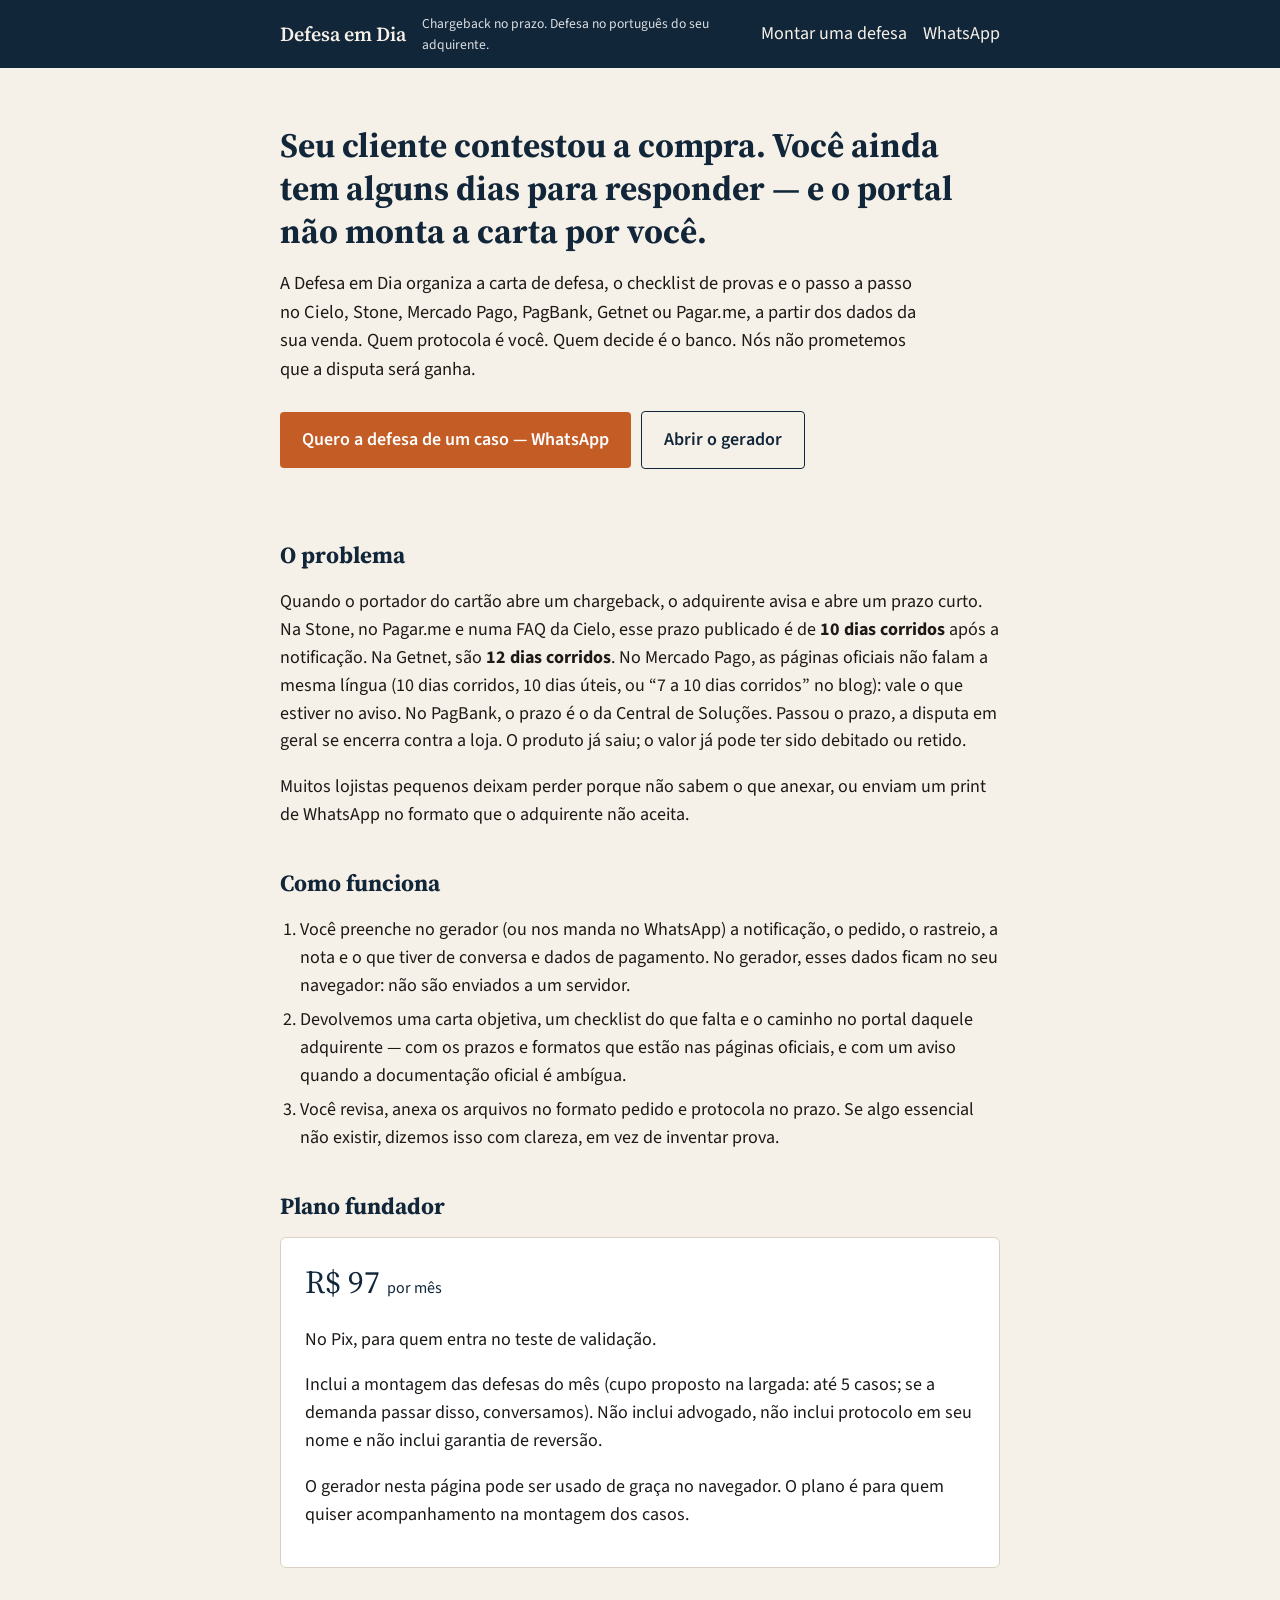
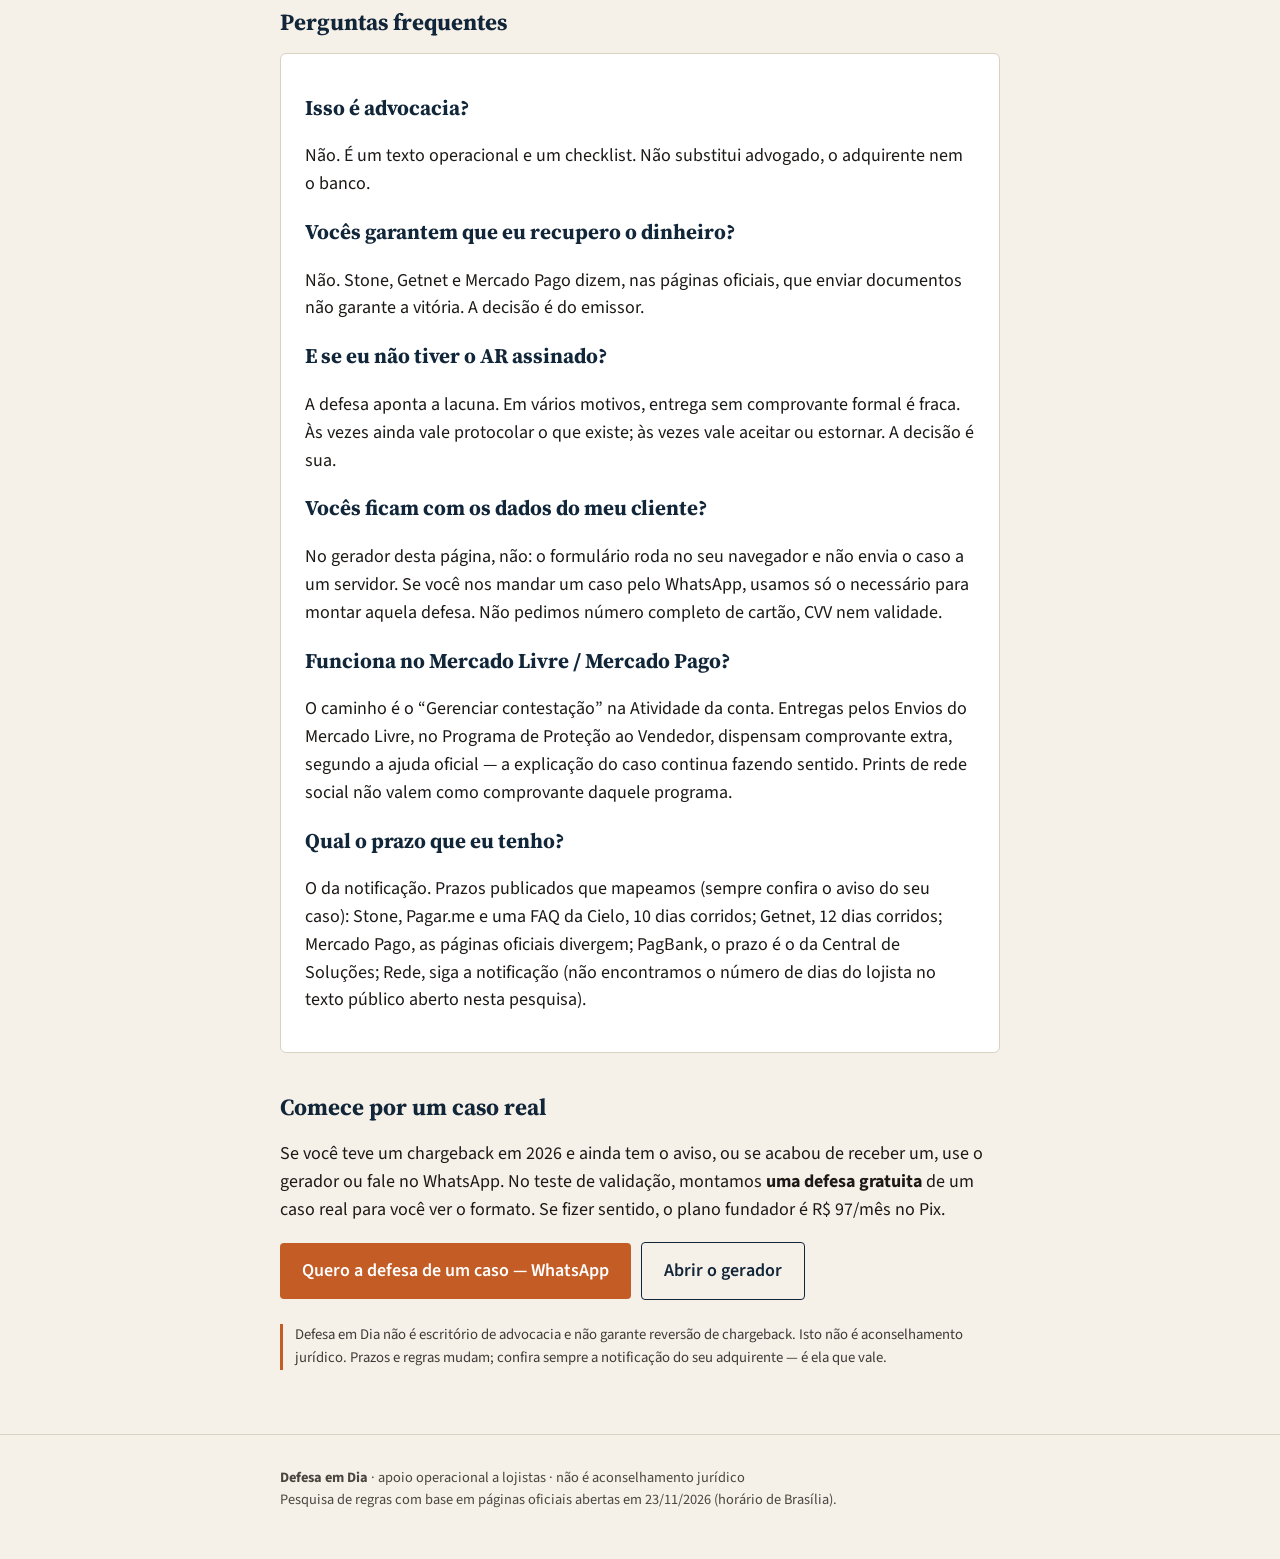
==== index.html @ a1cbf9aa "Publica o site estático da Defesa em Dia. Landing e gerador de carta, checklist e passos de chargeba" ====
<!DOCTYPE html>
<html lang="pt-BR">
<head>
  <meta charset="utf-8">
  <meta name="viewport" content="width=device-width, initial-scale=1">
  <title>Defesa em Dia — chargeback no prazo</title>
  <meta name="description" content="Carta de defesa, checklist de provas e passo a passo no portal do seu adquirente. Não é advocacia e não garante reversão.">
  <link rel="preconnect" href="https://fonts.googleapis.com">
  <link rel="preconnect" href="https://fonts.gstatic.com" crossorigin>
  <link href="https://fonts.googleapis.com/css2?family=Source+Sans+3:wght@400;600&family=Source+Serif+4:opsz,wght@8..60,600;8..60,700&display=swap" rel="stylesheet">
  <link rel="stylesheet" href="estilo.css">
</head>
<body>
  <header class="top">
    <div class="wrap barra">
      <a class="marca" href="index.html">Defesa em Dia</a>
      <span class="tag">Chargeback no prazo. Defesa no português do seu adquirente.</span>
      <nav>
        <a href="app.html">Montar uma defesa</a>
        <a href="https://wa.me/5519982203472">WhatsApp</a>
      </nav>
    </div>
  </header>
  <main class="wrap">
    <section class="hero">
      <h1>Seu cliente contestou a compra. Você ainda tem alguns dias para responder — e o portal não monta a carta por você.</h1>
      <p class="sub">A Defesa em Dia organiza a carta de defesa, o checklist de provas e o passo a passo no Cielo, Stone, Mercado Pago, PagBank, Getnet ou Pagar.me, a partir dos dados da sua venda. Quem protocola é você. Quem decide é o banco. Nós não prometemos que a disputa será ganha.</p>
      <div class="hero-acoes">
        <a class="btn" href="https://wa.me/5519982203472?text=Ol%C3%A1%2C%20tive%20um%20chargeback%20e%20quero%20ver%20uma%20defesa%20de%20teste.">Quero a defesa de um caso — WhatsApp</a>
        <a class="btn btn-sec" href="app.html">Abrir o gerador</a>
      </div>
    </section>

    <h2>O problema</h2>
    <p>Quando o portador do cartão abre um chargeback, o adquirente avisa e abre um prazo curto. Na Stone, no Pagar.me e numa FAQ da Cielo, esse prazo publicado é de <strong>10 dias corridos</strong> após a notificação. Na Getnet, são <strong>12 dias corridos</strong>. No Mercado Pago, as páginas oficiais não falam a mesma língua (10 dias corridos, 10 dias úteis, ou “7 a 10 dias corridos” no blog): vale o que estiver no aviso. No PagBank, o prazo é o da Central de Soluções. Passou o prazo, a disputa em geral se encerra contra a loja. O produto já saiu; o valor já pode ter sido debitado ou retido.</p>
    <p>Muitos lojistas pequenos deixam perder porque não sabem o que anexar, ou enviam um print de WhatsApp no formato que o adquirente não aceita.</p>

    <h2>Como funciona</h2>
    <ol class="passos">
      <li>Você preenche no gerador (ou nos manda no WhatsApp) a notificação, o pedido, o rastreio, a nota e o que tiver de conversa e dados de pagamento. No gerador, esses dados ficam no seu navegador: não são enviados a um servidor.</li>
      <li>Devolvemos uma carta objetiva, um checklist do que falta e o caminho no portal daquele adquirente — com os prazos e formatos que estão nas páginas oficiais, e com um aviso quando a documentação oficial é ambígua.</li>
      <li>Você revisa, anexa os arquivos no formato pedido e protocola no prazo. Se algo essencial não existir, dizemos isso com clareza, em vez de inventar prova.</li>
    </ol>

    <h2>Plano fundador</h2>
    <div class="card">
      <div class="preco">R$ 97 <span style="font-size:1rem;font-family:var(--fonte-corpo);font-weight:400;">por mês</span></div>
      <p>No Pix, para quem entra no teste de validação.</p>
      <p>Inclui a montagem das defesas do mês (cupo proposto na largada: até 5 casos; se a demanda passar disso, conversamos). Não inclui advogado, não inclui protocolo em seu nome e não inclui garantia de reversão.</p>
      <p>O gerador nesta página pode ser usado de graça no navegador. O plano é para quem quiser acompanhamento na montagem dos casos.</p>
    </div>

    <h2>Perguntas frequentes</h2>
    <div class="card">
      <h3>Isso é advocacia?</h3>
      <p>Não. É um texto operacional e um checklist. Não substitui advogado, o adquirente nem o banco.</p>
      <h3>Vocês garantem que eu recupero o dinheiro?</h3>
      <p>Não. Stone, Getnet e Mercado Pago dizem, nas páginas oficiais, que enviar documentos não garante a vitória. A decisão é do emissor.</p>
      <h3>E se eu não tiver o AR assinado?</h3>
      <p>A defesa aponta a lacuna. Em vários motivos, entrega sem comprovante formal é fraca. Às vezes ainda vale protocolar o que existe; às vezes vale aceitar ou estornar. A decisão é sua.</p>
      <h3>Vocês ficam com os dados do meu cliente?</h3>
      <p>No gerador desta página, não: o formulário roda no seu navegador e não envia o caso a um servidor. Se você nos mandar um caso pelo WhatsApp, usamos só o necessário para montar aquela defesa. Não pedimos número completo de cartão, CVV nem validade.</p>
      <h3>Funciona no Mercado Livre / Mercado Pago?</h3>
      <p>O caminho é o “Gerenciar contestação” na Atividade da conta. Entregas pelos Envios do Mercado Livre, no Programa de Proteção ao Vendedor, dispensam comprovante extra, segundo a ajuda oficial — a explicação do caso continua fazendo sentido. Prints de rede social não valem como comprovante daquele programa.</p>
      <h3>Qual o prazo que eu tenho?</h3>
      <p>O da notificação. Prazos publicados que mapeamos (sempre confira o aviso do seu caso): Stone, Pagar.me e uma FAQ da Cielo, 10 dias corridos; Getnet, 12 dias corridos; Mercado Pago, as páginas oficiais divergem; PagBank, o prazo é o da Central de Soluções; Rede, siga a notificação (não encontramos o número de dias do lojista no texto público aberto nesta pesquisa).</p>
    </div>

    <h2>Comece por um caso real</h2>
    <p>Se você teve um chargeback em 2026 e ainda tem o aviso, ou se acabou de receber um, use o gerador ou fale no WhatsApp. No teste de validação, montamos <strong>uma defesa gratuita</strong> de um caso real para você ver o formato. Se fizer sentido, o plano fundador é R$ 97/mês no Pix.</p>
    <div class="hero-acoes">
      <a class="btn" href="https://wa.me/5519982203472?text=Ol%C3%A1%2C%20tive%20um%20chargeback%20e%20quero%20ver%20uma%20defesa%20de%20teste.">Quero a defesa de um caso — WhatsApp</a>
      <a class="btn btn-sec" href="app.html">Abrir o gerador</a>
    </div>
    <p class="disclaimer">Defesa em Dia não é escritório de advocacia e não garante reversão de chargeback. Isto não é aconselhamento jurídico. Prazos e regras mudam; confira sempre a notificação do seu adquirente — é ela que vale.</p>
  </main>
  <footer class="rodape">
    <div class="wrap">
      <strong>Defesa em Dia</strong> · apoio operacional a lojistas · não é aconselhamento jurídico<br>
      Pesquisa de regras com base em páginas oficiais abertas em 23/11/2026 (horário de Brasília).
    </div>
  </footer>
</body>
</html>
---- estilo.css ----
:root {
  --navy: #12263A;
  --ink: #1C1917;
  --paper: #F6F1E8;
  --terra: #C45C26;
  --terra-escuro: #9E4318;
  --verde: #1F6F5B;
  --linha: #D9D1C4;
  --branco: #FFFFFF;
  --fonte-titulo: "Source Serif 4", Georgia, "Times New Roman", serif;
  --fonte-corpo: "Source Sans 3", Arial, Helvetica, sans-serif;
}
* { box-sizing: border-box; }
html { scroll-behavior: smooth; }
body {
  margin: 0;
  background: var(--paper);
  color: var(--ink);
  font-family: var(--fonte-corpo);
  font-size: 18px;
  line-height: 1.55;
}
a { color: var(--terra-escuro); }
a:hover { color: var(--navy); }
.wrap { max-width: 760px; margin: 0 auto; padding: 0 20px; }
.wrap-wide { max-width: 980px; margin: 0 auto; padding: 0 20px; }
header.top {
  background: var(--navy);
  color: var(--branco);
  padding: 12px 0;
}
header.top a { color: #F6F1E8; text-decoration: none; }
header.top .barra {
  display: flex;
  flex-wrap: wrap;
  align-items: center;
  gap: 8px 16px;
}
header.top .marca {
  font-family: var(--fonte-titulo);
  font-size: 1.25rem;
  font-weight: 600;
}
header.top .tag { font-size: 0.85rem; opacity: 0.85; flex: 1 1 180px; }
header.top nav { margin-left: auto; display: flex; gap: 8px 16px; flex-wrap: wrap; }
header.top nav a {
  display: inline-flex;
  align-items: center;
  min-height: 44px;
  padding: 4px 0;
}
h1, h2, h3 { font-family: var(--fonte-titulo); color: var(--navy); line-height: 1.25; }
h1 { font-size: 2.15rem; margin: 0 0 16px; }
h2 { font-size: 1.45rem; margin: 40px 0 12px; }
.hero { padding: 56px 0 32px; }
.sub { font-size: 1.15rem; margin: 0 0 28px; max-width: 40rem; }
.btn {
  display: inline-block;
  background: var(--terra);
  color: var(--branco);
  text-decoration: none;
  padding: 14px 22px;
  border-radius: 4px;
  border: 0;
  font: inherit;
  font-weight: 600;
  cursor: pointer;
  min-height: 44px;
  text-align: center;
}
.btn:hover { background: var(--terra-escuro); color: var(--branco); }
.btn-sec {
  background: transparent;
  color: var(--navy);
  border: 1px solid var(--navy);
  margin-left: 8px;
}
.btn-sec:hover { background: var(--navy); color: var(--branco); }
.btn[disabled] { opacity: 0.5; cursor: wait; }
.hero-acoes { display: flex; flex-wrap: wrap; gap: 10px; align-items: center; }
.hero-acoes .btn-sec { margin-left: 0; }
ol.passos, ul { padding-left: 1.25rem; }
li { margin: 0.4rem 0; }
.card {
  background: var(--branco);
  border: 1px solid var(--linha);
  border-radius: 6px;
  padding: 20px 24px;
  margin: 16px 0;
}
.preco { font-size: 2rem; font-family: var(--fonte-titulo); color: var(--navy); }
.aviso, .disclaimer {
  font-size: 0.92rem;
  color: #3F3A36;
  border-left: 3px solid var(--terra);
  padding-left: 12px;
  margin: 24px 0;
}
footer.rodape {
  margin-top: 64px;
  padding: 32px 0 48px;
  border-top: 1px solid var(--linha);
  font-size: 0.9rem;
  color: #4A453F;
}
.grid-2 { display: grid; grid-template-columns: 1fr 1fr; gap: 16px 20px; }
label { display: block; font-weight: 600; font-size: 0.92rem; margin-bottom: 4px; }
input, select, textarea {
  width: 100%;
  font: inherit;
  font-size: 16px;
  padding: 10px 12px;
  border: 1px solid var(--linha);
  border-radius: 4px;
  background: var(--branco);
  color: var(--ink);
  min-height: 44px;
}
textarea { min-height: 96px; resize: vertical; }
.campo { margin-bottom: 14px; }
.ajuda { font-weight: 400; font-size: 0.82rem; color: #5A534C; display: block; }
pre.carta {
  white-space: pre-wrap;
  overflow-wrap: anywhere;
  font-family: Georgia, "Times New Roman", serif;
  font-size: 0.98rem;
  background: var(--branco);
  border: 1px solid var(--linha);
  padding: 20px;
  border-radius: 4px;
}
.selo {
  display: inline-block;
  background: var(--verde);
  color: var(--branco);
  font-size: 0.8rem;
  padding: 2px 8px;
  border-radius: 99px;
  font-weight: 600;
  vertical-align: middle;
}
.selo.modelo { background: var(--navy); }
.faltas { color: #7A2E12; }
.escondido { display: none; }
.acoes { margin: 16px 0 32px; display: flex; flex-wrap: wrap; gap: 10px; }
.acoes .btn-sec { margin-left: 0; }
@media (max-width: 700px) {
  .grid-2 { grid-template-columns: 1fr; }
  header.top .tag { flex-basis: 100%; margin: 0; }
  header.top nav { margin-left: 0; width: 100%; }
  h1 { font-size: 1.6rem; }
  .hero { padding: 32px 0 20px; }
  .hero-acoes .btn, .hero-acoes .btn-sec { width: 100%; }
  .card { padding: 16px; }
  body { font-size: 16px; }
}
@media print {
  header.top, form, .aviso, .acoes, footer.rodape, .hero-acoes { display: none !important; }
  body { background: #fff; }
  #resultado { display: block !important; }
  pre.carta { border: 0; padding: 0; }
}
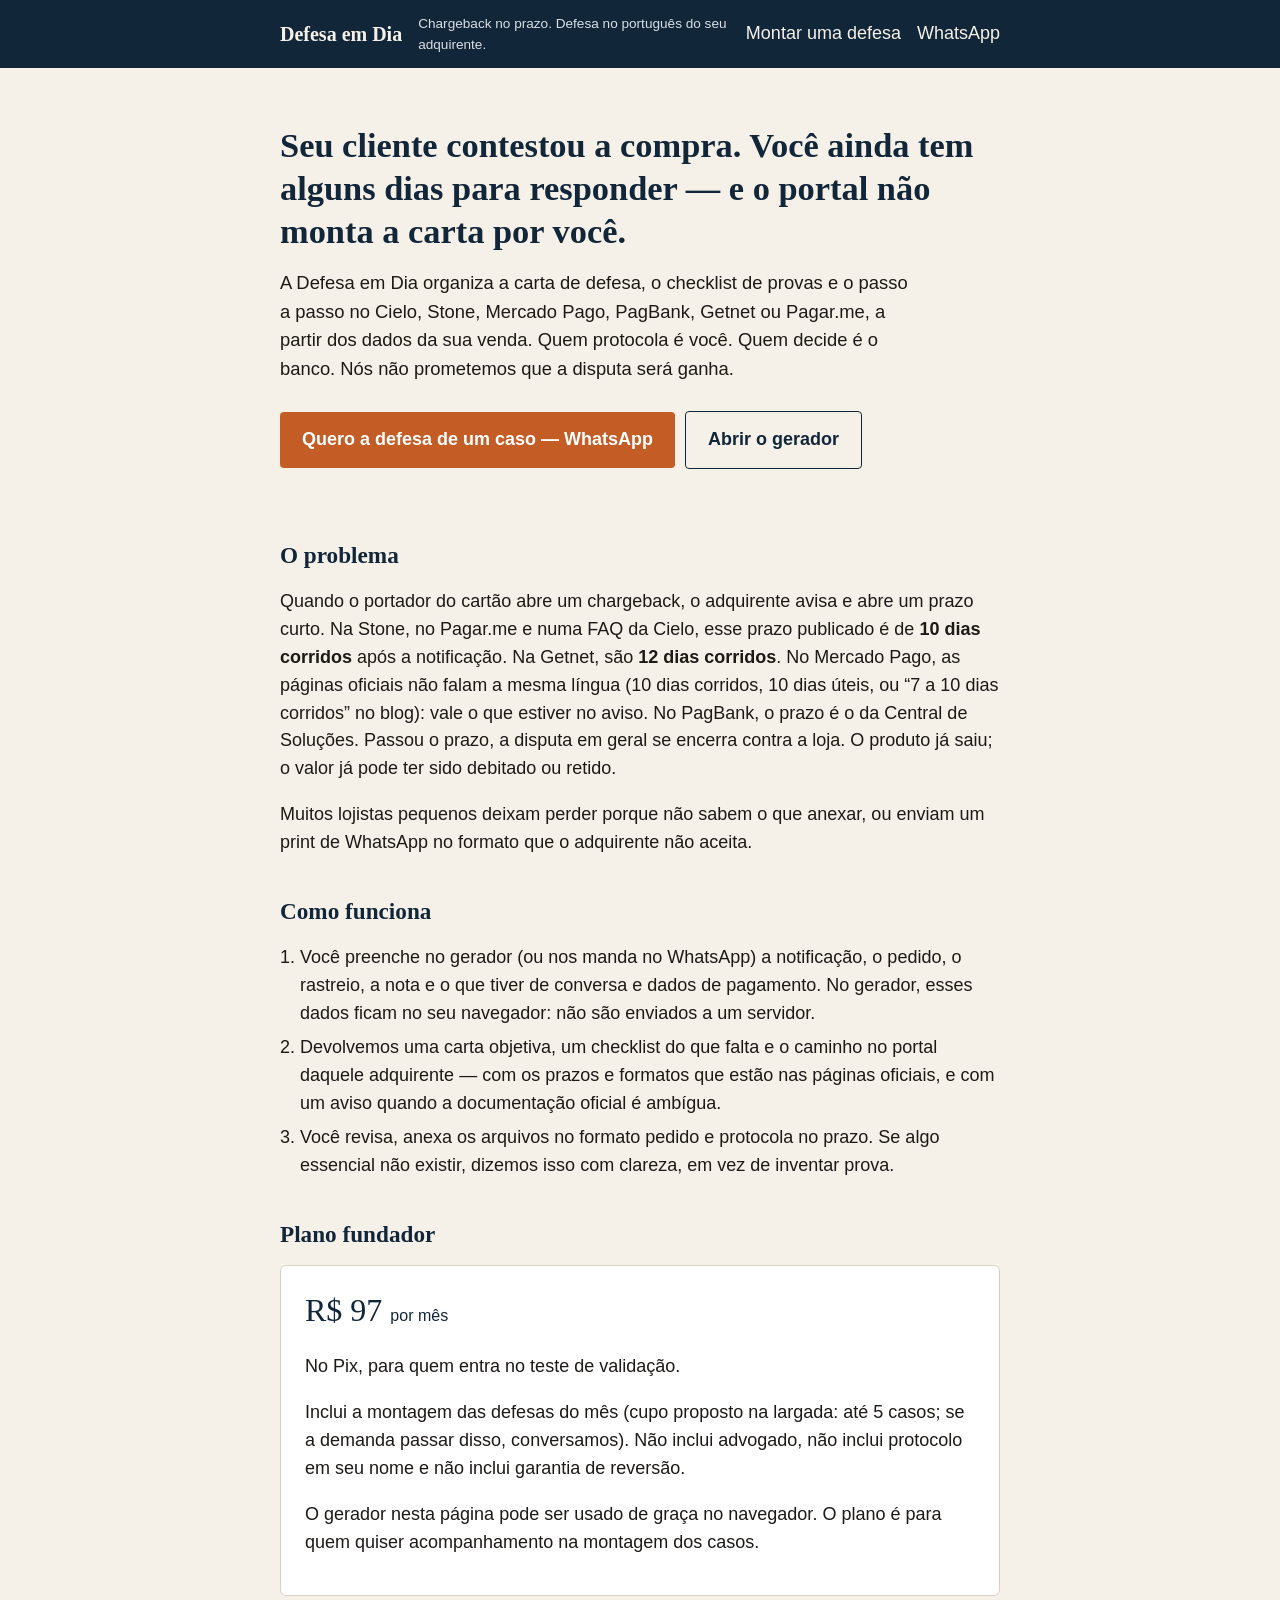
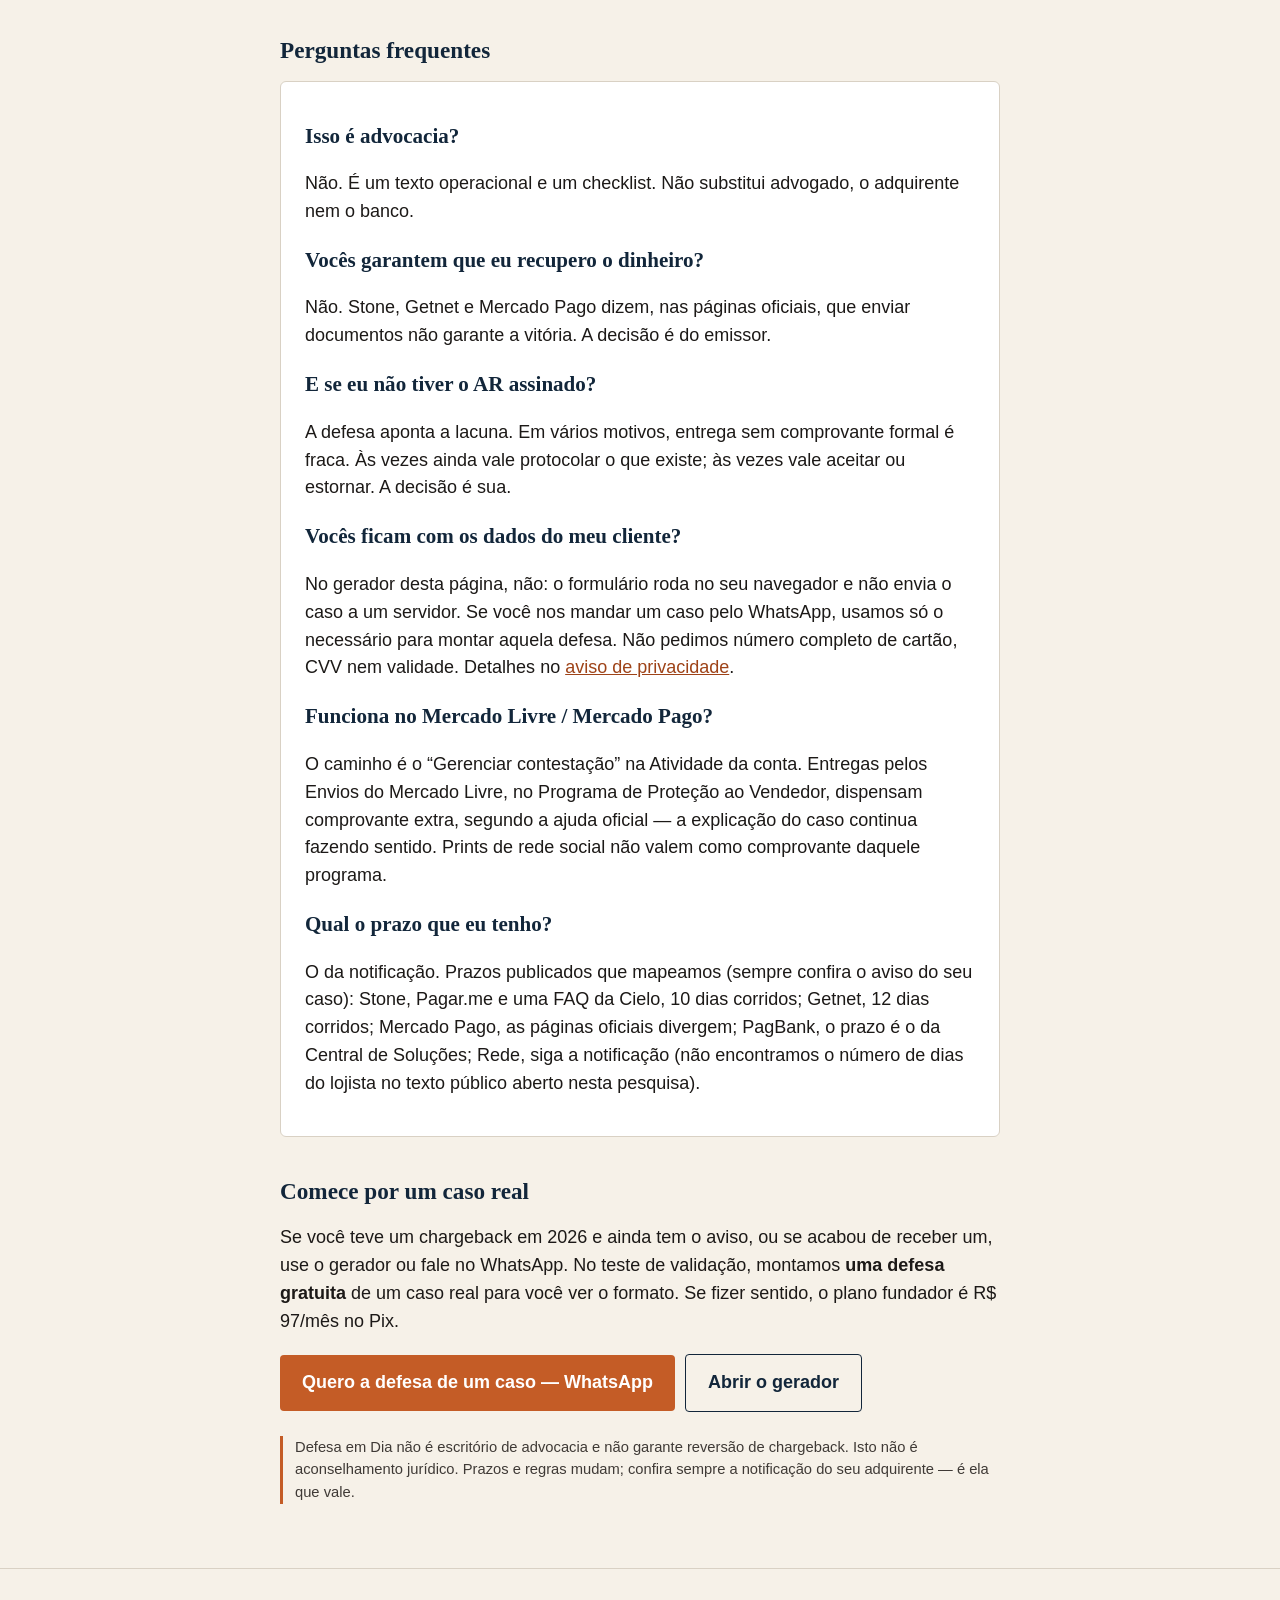
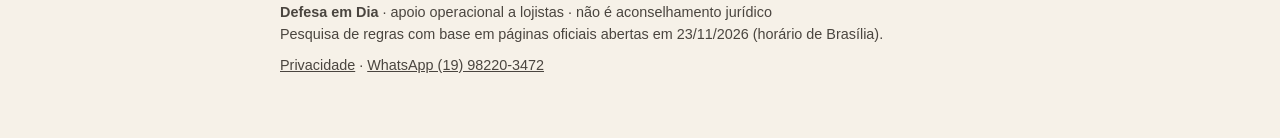
==== commit a5e15a83: "Endurece a segurança do site estático e publica o aviso de privacidade. O gerador já escrevia o resu" ====
--- a/index.html
+++ b/index.html
@@ -3,6 +3,8 @@
 <head>
   <meta charset="utf-8">
   <meta name="viewport" content="width=device-width, initial-scale=1">
+  <meta name="referrer" content="no-referrer">
+  <meta http-equiv="Content-Security-Policy" content="default-src 'none'; base-uri 'self'; form-action 'self'; script-src 'self'; style-src 'self' https://fonts.googleapis.com; font-src https://fonts.gstatic.com; img-src 'self'; connect-src 'none'; object-src 'none'; frame-src 'none'; worker-src 'none'; upgrade-insecure-requests">
   <title>Defesa em Dia — chargeback no prazo</title>
   <meta name="description" content="Carta de defesa, checklist de provas e passo a passo no portal do seu adquirente. Não é advocacia e não garante reversão.">
   <link rel="preconnect" href="https://fonts.googleapis.com">
@@ -17,7 +19,7 @@
       <span class="tag">Chargeback no prazo. Defesa no português do seu adquirente.</span>
       <nav>
         <a href="app.html">Montar uma defesa</a>
-        <a href="https://wa.me/5519982203472">WhatsApp</a>
+        <a href="https://wa.me/5519982203472" target="_blank" rel="noopener noreferrer">WhatsApp</a>
       </nav>
     </div>
   </header>
@@ -26,7 +28,7 @@
       <h1>Seu cliente contestou a compra. Você ainda tem alguns dias para responder — e o portal não monta a carta por você.</h1>
       <p class="sub">A Defesa em Dia organiza a carta de defesa, o checklist de provas e o passo a passo no Cielo, Stone, Mercado Pago, PagBank, Getnet ou Pagar.me, a partir dos dados da sua venda. Quem protocola é você. Quem decide é o banco. Nós não prometemos que a disputa será ganha.</p>
       <div class="hero-acoes">
-        <a class="btn" href="https://wa.me/5519982203472?text=Ol%C3%A1%2C%20tive%20um%20chargeback%20e%20quero%20ver%20uma%20defesa%20de%20teste.">Quero a defesa de um caso — WhatsApp</a>
+        <a class="btn" href="https://wa.me/5519982203472?text=Ol%C3%A1%2C%20tive%20um%20chargeback%20e%20quero%20ver%20uma%20defesa%20de%20teste." target="_blank" rel="noopener noreferrer">Quero a defesa de um caso — WhatsApp</a>
         <a class="btn btn-sec" href="app.html">Abrir o gerador</a>
       </div>
     </section>
@@ -44,7 +46,7 @@
 
     <h2>Plano fundador</h2>
     <div class="card">
-      <div class="preco">R$ 97 <span style="font-size:1rem;font-family:var(--fonte-corpo);font-weight:400;">por mês</span></div>
+      <div class="preco">R$ 97 <span class="preco-periodo">por mês</span></div>
       <p>No Pix, para quem entra no teste de validação.</p>
       <p>Inclui a montagem das defesas do mês (cupo proposto na largada: até 5 casos; se a demanda passar disso, conversamos). Não inclui advogado, não inclui protocolo em seu nome e não inclui garantia de reversão.</p>
       <p>O gerador nesta página pode ser usado de graça no navegador. O plano é para quem quiser acompanhamento na montagem dos casos.</p>
@@ -59,7 +61,7 @@
       <h3>E se eu não tiver o AR assinado?</h3>
       <p>A defesa aponta a lacuna. Em vários motivos, entrega sem comprovante formal é fraca. Às vezes ainda vale protocolar o que existe; às vezes vale aceitar ou estornar. A decisão é sua.</p>
       <h3>Vocês ficam com os dados do meu cliente?</h3>
-      <p>No gerador desta página, não: o formulário roda no seu navegador e não envia o caso a um servidor. Se você nos mandar um caso pelo WhatsApp, usamos só o necessário para montar aquela defesa. Não pedimos número completo de cartão, CVV nem validade.</p>
+      <p>No gerador desta página, não: o formulário roda no seu navegador e não envia o caso a um servidor. Se você nos mandar um caso pelo WhatsApp, usamos só o necessário para montar aquela defesa. Não pedimos número completo de cartão, CVV nem validade. Detalhes no <a href="privacidade.html">aviso de privacidade</a>.</p>
       <h3>Funciona no Mercado Livre / Mercado Pago?</h3>
       <p>O caminho é o “Gerenciar contestação” na Atividade da conta. Entregas pelos Envios do Mercado Livre, no Programa de Proteção ao Vendedor, dispensam comprovante extra, segundo a ajuda oficial — a explicação do caso continua fazendo sentido. Prints de rede social não valem como comprovante daquele programa.</p>
       <h3>Qual o prazo que eu tenho?</h3>
@@ -69,7 +71,7 @@
     <h2>Comece por um caso real</h2>
     <p>Se você teve um chargeback em 2026 e ainda tem o aviso, ou se acabou de receber um, use o gerador ou fale no WhatsApp. No teste de validação, montamos <strong>uma defesa gratuita</strong> de um caso real para você ver o formato. Se fizer sentido, o plano fundador é R$ 97/mês no Pix.</p>
     <div class="hero-acoes">
-      <a class="btn" href="https://wa.me/5519982203472?text=Ol%C3%A1%2C%20tive%20um%20chargeback%20e%20quero%20ver%20uma%20defesa%20de%20teste.">Quero a defesa de um caso — WhatsApp</a>
+      <a class="btn" href="https://wa.me/5519982203472?text=Ol%C3%A1%2C%20tive%20um%20chargeback%20e%20quero%20ver%20uma%20defesa%20de%20teste." target="_blank" rel="noopener noreferrer">Quero a defesa de um caso — WhatsApp</a>
       <a class="btn btn-sec" href="app.html">Abrir o gerador</a>
     </div>
     <p class="disclaimer">Defesa em Dia não é escritório de advocacia e não garante reversão de chargeback. Isto não é aconselhamento jurídico. Prazos e regras mudam; confira sempre a notificação do seu adquirente — é ela que vale.</p>
@@ -78,6 +80,7 @@
     <div class="wrap">
       <strong>Defesa em Dia</strong> · apoio operacional a lojistas · não é aconselhamento jurídico<br>
       Pesquisa de regras com base em páginas oficiais abertas em 23/11/2026 (horário de Brasília).
+      <p class="links-rodape"><a href="privacidade.html">Privacidade</a> · <a href="https://wa.me/5519982203472" target="_blank" rel="noopener noreferrer">WhatsApp (19) 98220-3472</a></p>
     </div>
   </footer>
 </body>
--- a/estilo.css
+++ b/estilo.css
@@ -89,6 +89,8 @@
   margin: 16px 0;
 }
 .preco { font-size: 2rem; font-family: var(--fonte-titulo); color: var(--navy); }
+.preco-periodo { font-size: 1rem; font-family: var(--fonte-corpo); font-weight: 400; }
+.pagina-app { padding-top: 32px; padding-bottom: 48px; }
 .aviso, .disclaimer {
   font-size: 0.92rem;
   color: #3F3A36;
@@ -103,6 +105,9 @@
   font-size: 0.9rem;
   color: #4A453F;
 }
+footer.rodape a { color: inherit; }
+footer.rodape a:hover { color: var(--navy); }
+.links-rodape { margin-top: 8px; }
 .grid-2 { display: grid; grid-template-columns: 1fr 1fr; gap: 16px 20px; }
 label { display: block; font-weight: 600; font-size: 0.92rem; margin-bottom: 4px; }
 input, select, textarea {
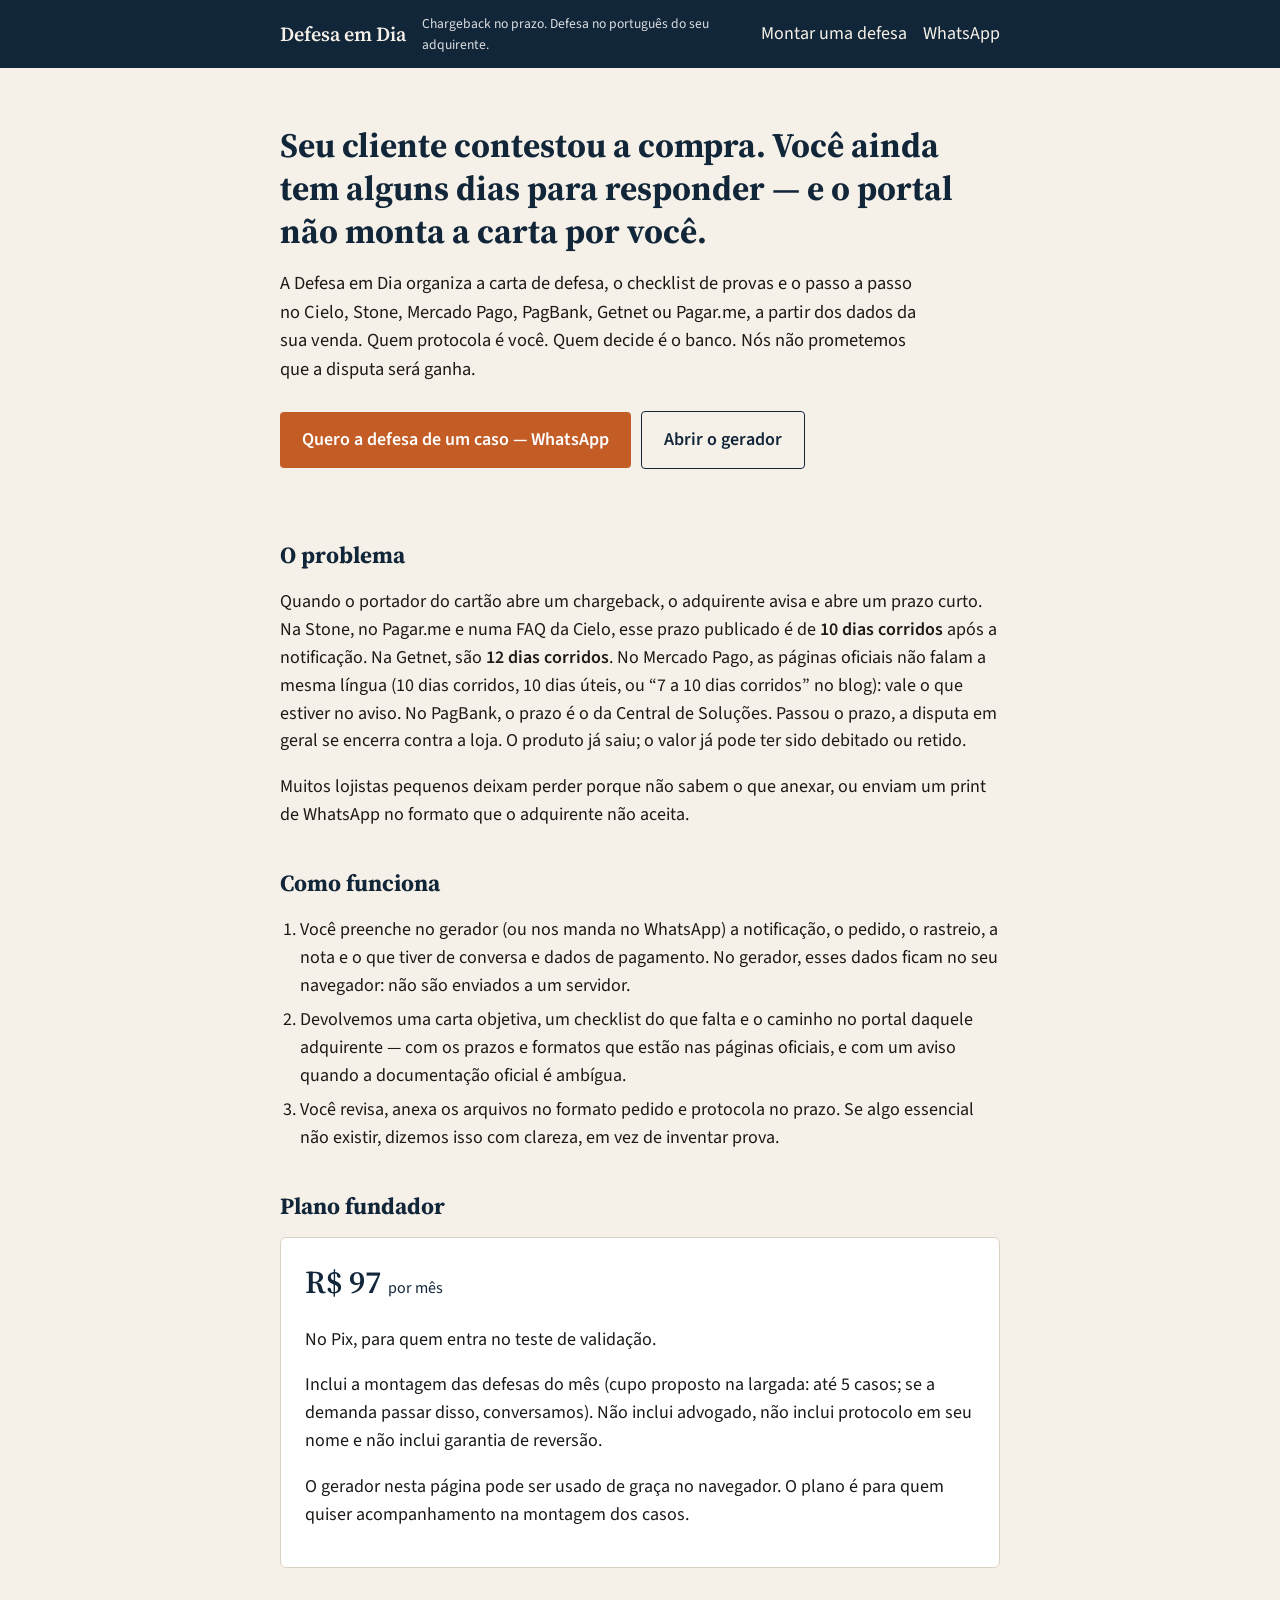
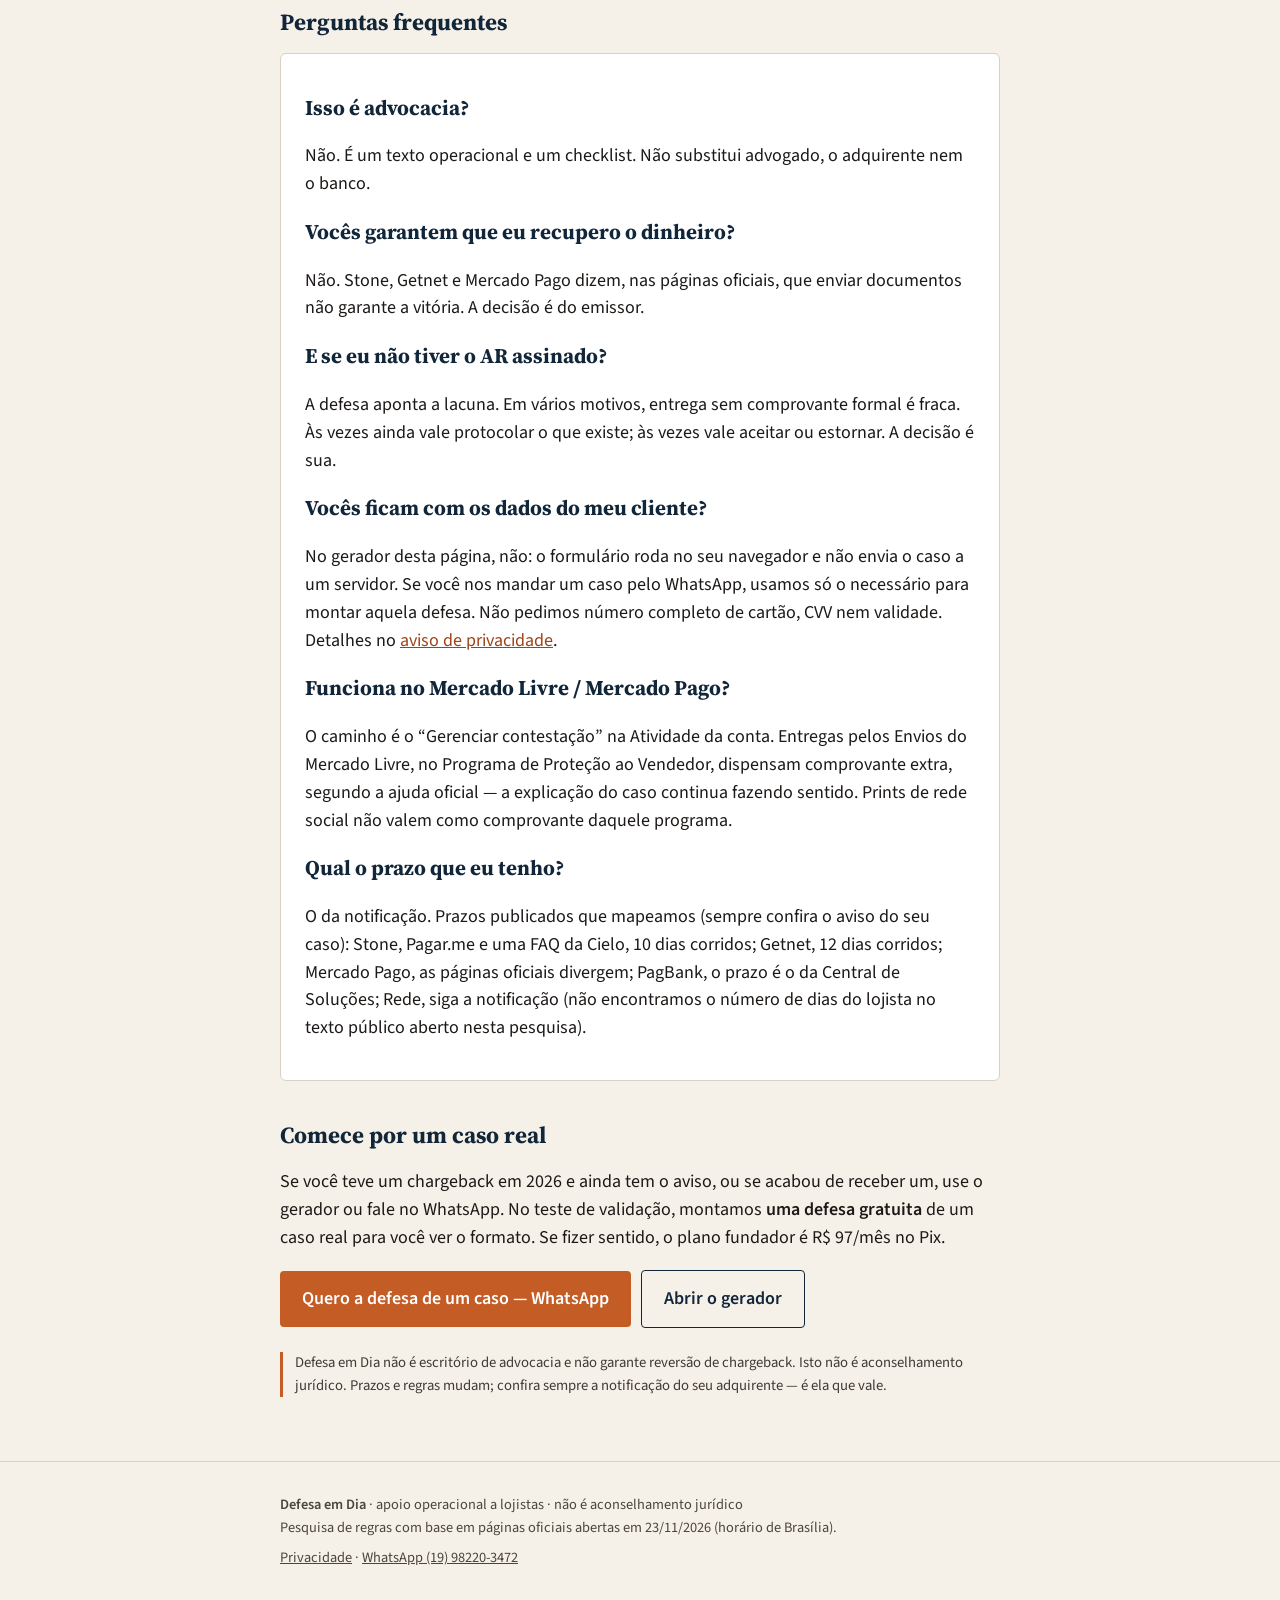
==== commit 6cb488c0: "Remove a dependência do Google Fonts, cobre o clique oculto e acrescenta favicon. As fontes passam a" ====
--- a/index.html
+++ b/index.html
@@ -4,13 +4,13 @@
   <meta charset="utf-8">
   <meta name="viewport" content="width=device-width, initial-scale=1">
   <meta name="referrer" content="no-referrer">
-  <meta http-equiv="Content-Security-Policy" content="default-src 'none'; base-uri 'self'; form-action 'self'; script-src 'self'; style-src 'self' https://fonts.googleapis.com; font-src https://fonts.gstatic.com; img-src 'self'; connect-src 'none'; object-src 'none'; frame-src 'none'; worker-src 'none'; upgrade-insecure-requests">
+  <meta http-equiv="Content-Security-Policy" content="default-src 'none'; base-uri 'self'; form-action 'self'; script-src 'self'; style-src 'self'; font-src 'self'; img-src 'self'; connect-src 'none'; object-src 'none'; frame-src 'none'; worker-src 'none'; media-src 'none'; manifest-src 'none'; upgrade-insecure-requests">
   <title>Defesa em Dia — chargeback no prazo</title>
   <meta name="description" content="Carta de defesa, checklist de provas e passo a passo no portal do seu adquirente. Não é advocacia e não garante reversão.">
-  <link rel="preconnect" href="https://fonts.googleapis.com">
-  <link rel="preconnect" href="https://fonts.gstatic.com" crossorigin>
-  <link href="https://fonts.googleapis.com/css2?family=Source+Sans+3:wght@400;600&family=Source+Serif+4:opsz,wght@8..60,600;8..60,700&display=swap" rel="stylesheet">
+  <link rel="icon" href="favicon.svg" type="image/svg+xml">
+  <link rel="icon" href="favicon.ico" sizes="32x32">
   <link rel="stylesheet" href="estilo.css">
+  <script src="framebust.js"></script>
 </head>
 <body>
   <header class="top">
--- a/estilo.css
+++ b/estilo.css
@@ -1,3 +1,36 @@
+@font-face {
+  font-family: "Source Sans 3";
+  font-style: normal;
+  font-weight: 400 600;
+  font-display: swap;
+  src: url("fonts/source-sans-3-latin-ext.woff2") format("woff2");
+  unicode-range: U+0100-02BA, U+02BD-02C5, U+02C7-02CC, U+02CE-02D7, U+02DD-02FF, U+0304, U+0308, U+0329, U+1D00-1DBF, U+1E00-1E9F, U+1EF2-1EFF, U+2020, U+20A0-20AB, U+20AD-20C4, U+2113, U+2C60-2C7F, U+A720-A7FF;
+}
+@font-face {
+  font-family: "Source Sans 3";
+  font-style: normal;
+  font-weight: 400 600;
+  font-display: swap;
+  src: url("fonts/source-sans-3-latin.woff2") format("woff2");
+  unicode-range: U+0000-00FF, U+0131, U+0152-0153, U+02BB-02BC, U+02C6, U+02DA, U+02DC, U+0304, U+0308, U+0329, U+2000-206F, U+20AC, U+2122, U+2191, U+2193, U+2212, U+2215, U+FEFF, U+FFFD;
+}
+@font-face {
+  font-family: "Source Serif 4";
+  font-style: normal;
+  font-weight: 600 700;
+  font-display: swap;
+  src: url("fonts/source-serif-4-latin-ext.woff2") format("woff2");
+  unicode-range: U+0100-02BA, U+02BD-02C5, U+02C7-02CC, U+02CE-02D7, U+02DD-02FF, U+0304, U+0308, U+0329, U+1D00-1DBF, U+1E00-1E9F, U+1EF2-1EFF, U+2020, U+20A0-20AB, U+20AD-20C4, U+2113, U+2C60-2C7F, U+A720-A7FF;
+}
+@font-face {
+  font-family: "Source Serif 4";
+  font-style: normal;
+  font-weight: 600 700;
+  font-display: swap;
+  src: url("fonts/source-serif-4-latin.woff2") format("woff2");
+  unicode-range: U+0000-00FF, U+0131, U+0152-0153, U+02BB-02BC, U+02C6, U+02DA, U+02DC, U+0304, U+0308, U+0329, U+2000-206F, U+20AC, U+2122, U+2191, U+2193, U+2212, U+2215, U+FEFF, U+FFFD;
+}
+
 :root {
   --navy: #12263A;
   --ink: #1C1917;
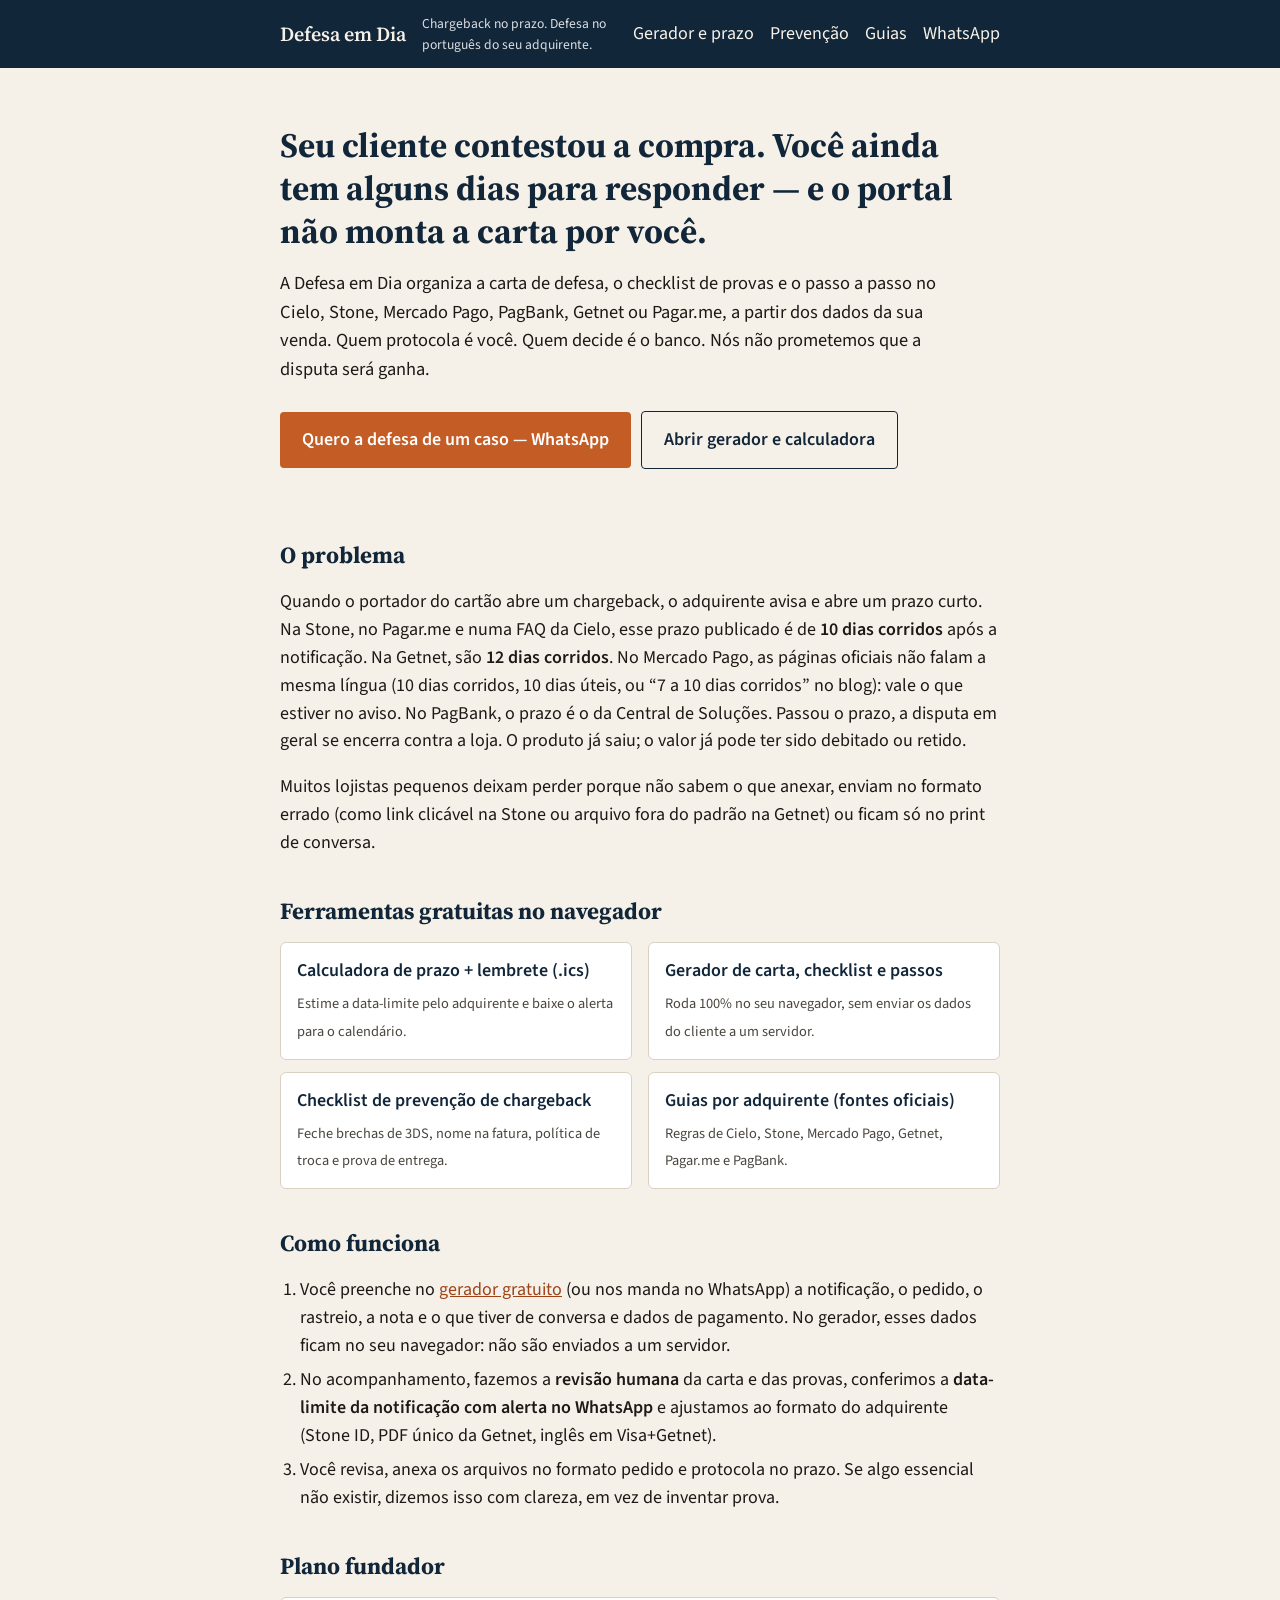
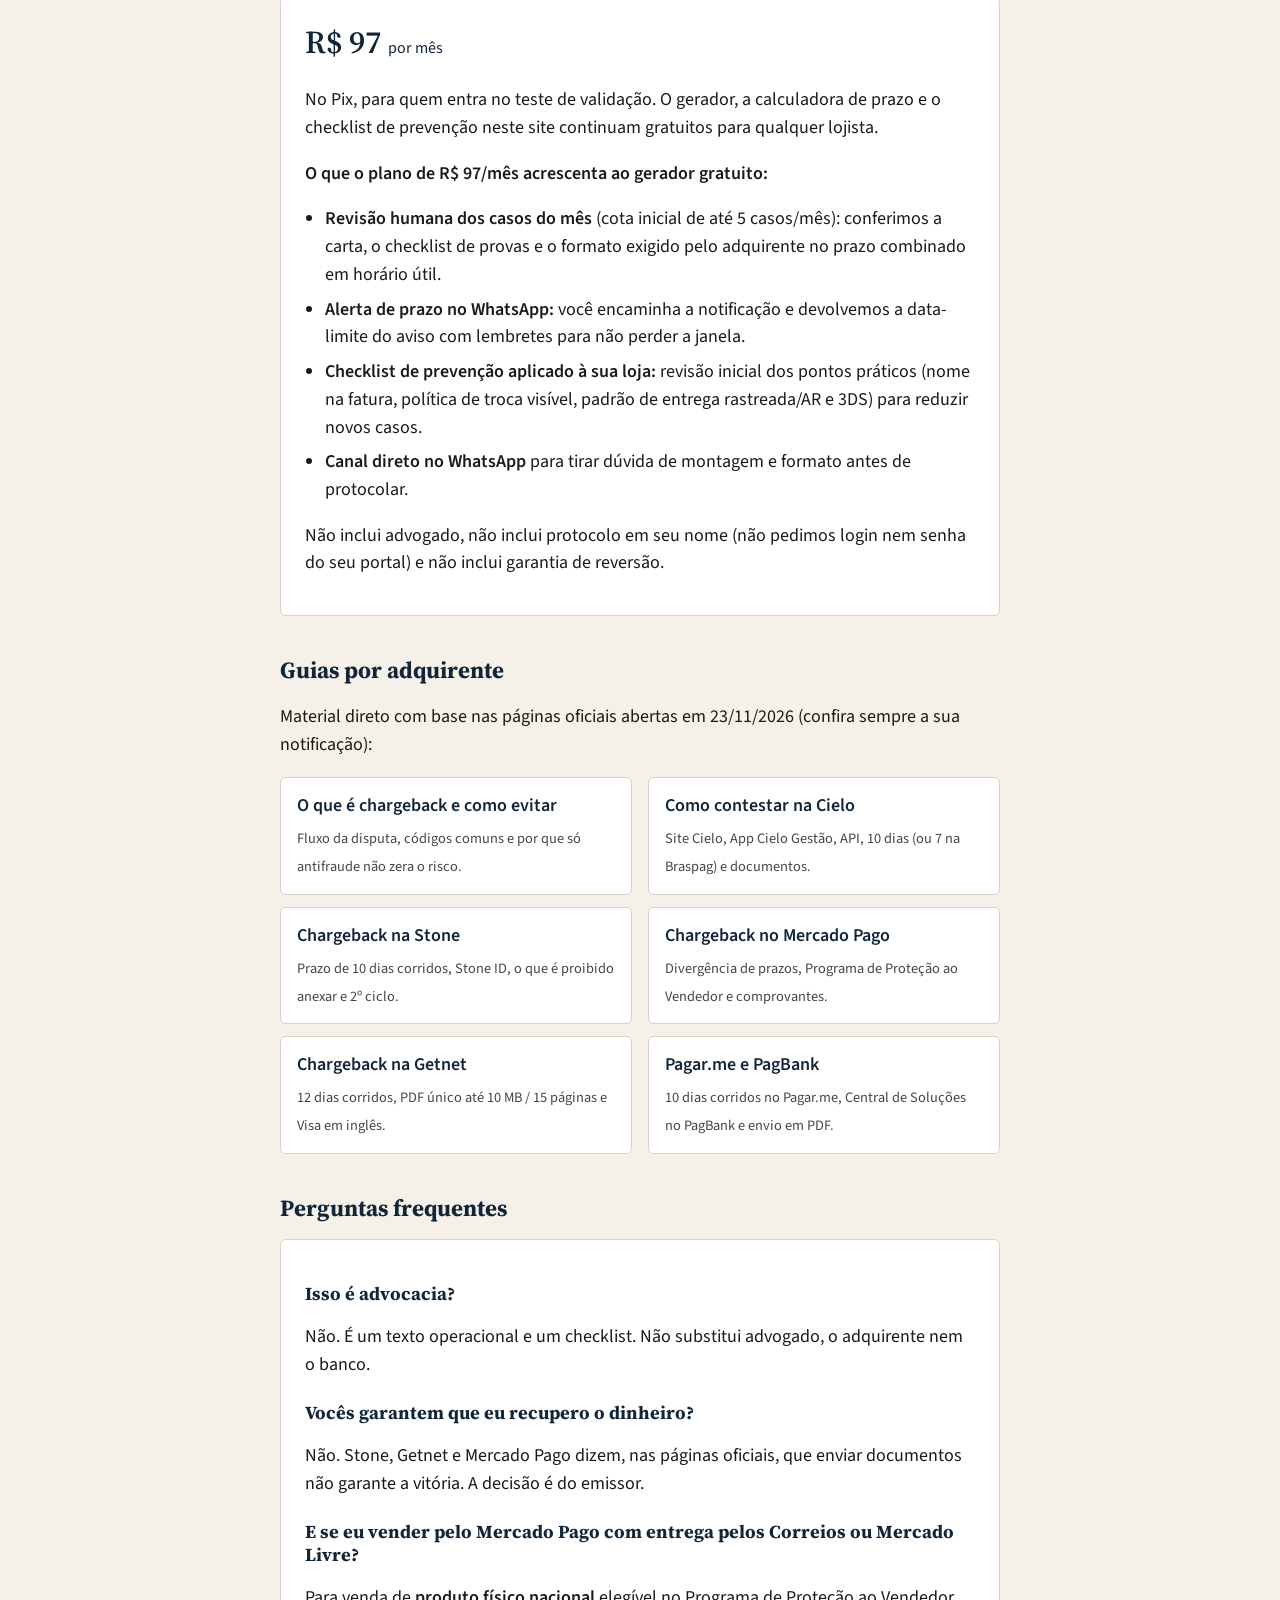
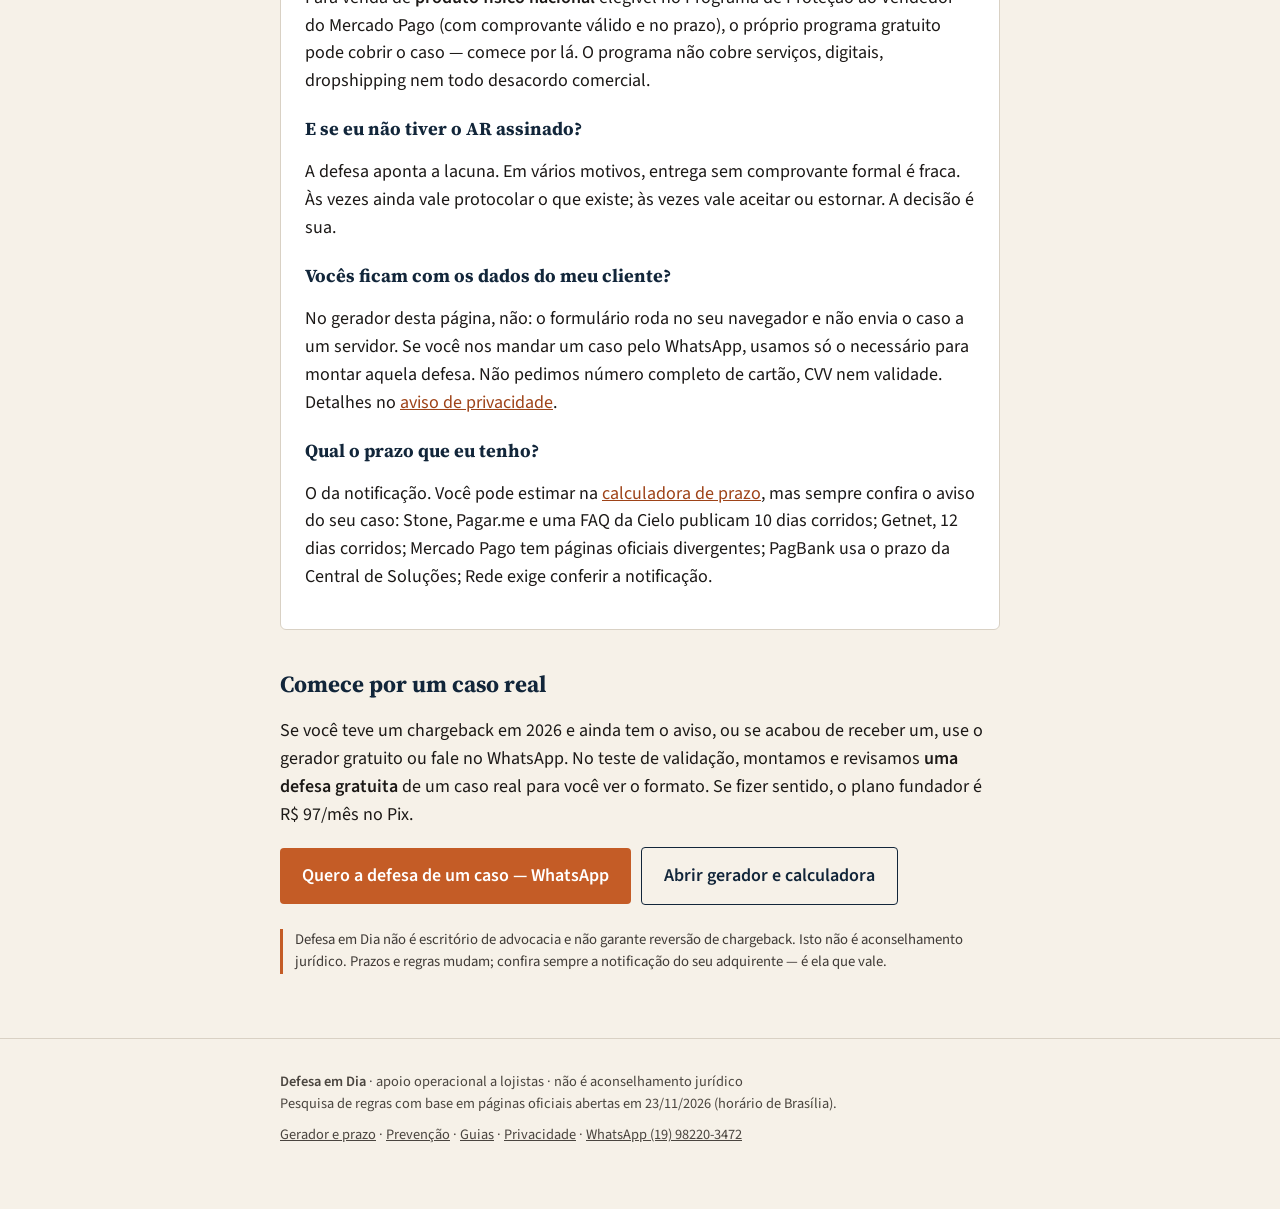
==== commit 510d0248: "Fortalece oferta, adiciona calculadora de prazo (.ics), checklist de prevenção e guias SEO" ====
--- a/index.html
+++ b/index.html
@@ -6,7 +6,7 @@
   <meta name="referrer" content="no-referrer">
   <meta http-equiv="Content-Security-Policy" content="default-src 'none'; base-uri 'self'; form-action 'self'; script-src 'self'; style-src 'self'; font-src 'self'; img-src 'self'; connect-src 'none'; object-src 'none'; frame-src 'none'; worker-src 'none'; media-src 'none'; manifest-src 'none'; upgrade-insecure-requests">
   <title>Defesa em Dia — chargeback no prazo</title>
-  <meta name="description" content="Carta de defesa, checklist de provas e passo a passo no portal do seu adquirente. Não é advocacia e não garante reversão.">
+  <meta name="description" content="Carta de defesa, calculadora de prazo, checklist de provas e prevenção para Cielo, Stone, Mercado Pago, PagBank, Getnet e Pagar.me. Não é advocacia e não garante reversão.">
   <link rel="icon" href="favicon.svg" type="image/svg+xml">
   <link rel="icon" href="favicon.ico" sizes="32x32">
   <link rel="stylesheet" href="estilo.css">
@@ -18,7 +18,9 @@
       <a class="marca" href="index.html">Defesa em Dia</a>
       <span class="tag">Chargeback no prazo. Defesa no português do seu adquirente.</span>
       <nav>
-        <a href="app.html">Montar uma defesa</a>
+        <a href="app.html">Gerador e prazo</a>
+        <a href="prevencao.html">Prevenção</a>
+        <a href="o-que-e-chargeback.html">Guias</a>
         <a href="https://wa.me/5519982203472" target="_blank" rel="noopener noreferrer">WhatsApp</a>
       </nav>
     </div>
@@ -29,27 +31,82 @@
       <p class="sub">A Defesa em Dia organiza a carta de defesa, o checklist de provas e o passo a passo no Cielo, Stone, Mercado Pago, PagBank, Getnet ou Pagar.me, a partir dos dados da sua venda. Quem protocola é você. Quem decide é o banco. Nós não prometemos que a disputa será ganha.</p>
       <div class="hero-acoes">
         <a class="btn" href="https://wa.me/5519982203472?text=Ol%C3%A1%2C%20tive%20um%20chargeback%20e%20quero%20ver%20uma%20defesa%20de%20teste." target="_blank" rel="noopener noreferrer">Quero a defesa de um caso — WhatsApp</a>
-        <a class="btn btn-sec" href="app.html">Abrir o gerador</a>
+        <a class="btn btn-sec" href="app.html">Abrir gerador e calculadora</a>
       </div>
     </section>
 
     <h2>O problema</h2>
     <p>Quando o portador do cartão abre um chargeback, o adquirente avisa e abre um prazo curto. Na Stone, no Pagar.me e numa FAQ da Cielo, esse prazo publicado é de <strong>10 dias corridos</strong> após a notificação. Na Getnet, são <strong>12 dias corridos</strong>. No Mercado Pago, as páginas oficiais não falam a mesma língua (10 dias corridos, 10 dias úteis, ou “7 a 10 dias corridos” no blog): vale o que estiver no aviso. No PagBank, o prazo é o da Central de Soluções. Passou o prazo, a disputa em geral se encerra contra a loja. O produto já saiu; o valor já pode ter sido debitado ou retido.</p>
-    <p>Muitos lojistas pequenos deixam perder porque não sabem o que anexar, ou enviam um print de WhatsApp no formato que o adquirente não aceita.</p>
+    <p>Muitos lojistas pequenos deixam perder porque não sabem o que anexar, enviam no formato errado (como link clicável na Stone ou arquivo fora do padrão na Getnet) ou ficam só no print de conversa.</p>
+
+    <h2>Ferramentas gratuitas no navegador</h2>
+    <div class="guias-lista">
+      <a class="guia-item" href="app.html#calculadora-prazo">
+        <strong>Calculadora de prazo + lembrete (.ics)</strong>
+        <span>Estime a data-limite pelo adquirente e baixe o alerta para o calendário.</span>
+      </a>
+      <a class="guia-item" href="app.html">
+        <strong>Gerador de carta, checklist e passos</strong>
+        <span>Roda 100% no seu navegador, sem enviar os dados do cliente a um servidor.</span>
+      </a>
+      <a class="guia-item" href="prevencao.html">
+        <strong>Checklist de prevenção de chargeback</strong>
+        <span>Feche brechas de 3DS, nome na fatura, política de troca e prova de entrega.</span>
+      </a>
+      <a class="guia-item" href="o-que-e-chargeback.html">
+        <strong>Guias por adquirente (fontes oficiais)</strong>
+        <span>Regras de Cielo, Stone, Mercado Pago, Getnet, Pagar.me e PagBank.</span>
+      </a>
+    </div>
 
     <h2>Como funciona</h2>
     <ol class="passos">
-      <li>Você preenche no gerador (ou nos manda no WhatsApp) a notificação, o pedido, o rastreio, a nota e o que tiver de conversa e dados de pagamento. No gerador, esses dados ficam no seu navegador: não são enviados a um servidor.</li>
-      <li>Devolvemos uma carta objetiva, um checklist do que falta e o caminho no portal daquele adquirente — com os prazos e formatos que estão nas páginas oficiais, e com um aviso quando a documentação oficial é ambígua.</li>
+      <li>Você preenche no <a href="app.html">gerador gratuito</a> (ou nos manda no WhatsApp) a notificação, o pedido, o rastreio, a nota e o que tiver de conversa e dados de pagamento. No gerador, esses dados ficam no seu navegador: não são enviados a um servidor.</li>
+      <li>No acompanhamento, fazemos a <strong>revisão humana</strong> da carta e das provas, conferimos a <strong>data-limite da notificação com alerta no WhatsApp</strong> e ajustamos ao formato do adquirente (Stone ID, PDF único da Getnet, inglês em Visa+Getnet).</li>
       <li>Você revisa, anexa os arquivos no formato pedido e protocola no prazo. Se algo essencial não existir, dizemos isso com clareza, em vez de inventar prova.</li>
     </ol>
 
     <h2>Plano fundador</h2>
     <div class="card">
       <div class="preco">R$ 97 <span class="preco-periodo">por mês</span></div>
-      <p>No Pix, para quem entra no teste de validação.</p>
-      <p>Inclui a montagem das defesas do mês (cupo proposto na largada: até 5 casos; se a demanda passar disso, conversamos). Não inclui advogado, não inclui protocolo em seu nome e não inclui garantia de reversão.</p>
-      <p>O gerador nesta página pode ser usado de graça no navegador. O plano é para quem quiser acompanhamento na montagem dos casos.</p>
+      <p>No Pix, para quem entra no teste de validação. O gerador, a calculadora de prazo e o checklist de prevenção neste site continuam gratuitos para qualquer lojista.</p>
+      <p><strong>O que o plano de R$ 97/mês acrescenta ao gerador gratuito:</strong></p>
+      <ul>
+        <li><strong>Revisão humana dos casos do mês</strong> (cota inicial de até 5 casos/mês): conferimos a carta, o checklist de provas e o formato exigido pelo adquirente no prazo combinado em horário útil.</li>
+        <li><strong>Alerta de prazo no WhatsApp:</strong> você encaminha a notificação e devolvemos a data-limite do aviso com lembretes para não perder a janela.</li>
+        <li><strong>Checklist de prevenção aplicado à sua loja:</strong> revisão inicial dos pontos práticos (nome na fatura, política de troca visível, padrão de entrega rastreada/AR e 3DS) para reduzir novos casos.</li>
+        <li><strong>Canal direto no WhatsApp</strong> para tirar dúvida de montagem e formato antes de protocolar.</li>
+      </ul>
+      <p>Não inclui advogado, não inclui protocolo em seu nome (não pedimos login nem senha do seu portal) e não inclui garantia de reversão.</p>
+    </div>
+
+    <h2>Guias por adquirente</h2>
+    <p>Material direto com base nas páginas oficiais abertas em 23/11/2026 (confira sempre a sua notificação):</p>
+    <div class="guias-lista">
+      <a class="guia-item" href="o-que-e-chargeback.html">
+        <strong>O que é chargeback e como evitar</strong>
+        <span>Fluxo da disputa, códigos comuns e por que só antifraude não zera o risco.</span>
+      </a>
+      <a class="guia-item" href="chargeback-cielo.html">
+        <strong>Como contestar na Cielo</strong>
+        <span>Site Cielo, App Cielo Gestão, API, 10 dias (ou 7 na Braspag) e documentos.</span>
+      </a>
+      <a class="guia-item" href="chargeback-stone.html">
+        <strong>Chargeback na Stone</strong>
+        <span>Prazo de 10 dias corridos, Stone ID, o que é proibido anexar e 2º ciclo.</span>
+      </a>
+      <a class="guia-item" href="chargeback-mercadopago.html">
+        <strong>Chargeback no Mercado Pago</strong>
+        <span>Divergência de prazos, Programa de Proteção ao Vendedor e comprovantes.</span>
+      </a>
+      <a class="guia-item" href="chargeback-getnet.html">
+        <strong>Chargeback na Getnet</strong>
+        <span>12 dias corridos, PDF único até 10 MB / 15 páginas e Visa em inglês.</span>
+      </a>
+      <a class="guia-item" href="chargeback-pagarme-pagbank.html">
+        <strong>Pagar.me e PagBank</strong>
+        <span>10 dias corridos no Pagar.me, Central de Soluções no PagBank e envio em PDF.</span>
+      </a>
     </div>
 
     <h2>Perguntas frequentes</h2>
@@ -58,21 +115,21 @@
       <p>Não. É um texto operacional e um checklist. Não substitui advogado, o adquirente nem o banco.</p>
       <h3>Vocês garantem que eu recupero o dinheiro?</h3>
       <p>Não. Stone, Getnet e Mercado Pago dizem, nas páginas oficiais, que enviar documentos não garante a vitória. A decisão é do emissor.</p>
+      <h3>E se eu vender pelo Mercado Pago com entrega pelos Correios ou Mercado Livre?</h3>
+      <p>Para venda de <strong>produto físico nacional</strong> elegível no Programa de Proteção ao Vendedor do Mercado Pago (com comprovante válido e no prazo), o próprio programa gratuito pode cobrir o caso — comece por lá. O programa não cobre serviços, digitais, dropshipping nem todo desacordo comercial.</p>
       <h3>E se eu não tiver o AR assinado?</h3>
       <p>A defesa aponta a lacuna. Em vários motivos, entrega sem comprovante formal é fraca. Às vezes ainda vale protocolar o que existe; às vezes vale aceitar ou estornar. A decisão é sua.</p>
       <h3>Vocês ficam com os dados do meu cliente?</h3>
       <p>No gerador desta página, não: o formulário roda no seu navegador e não envia o caso a um servidor. Se você nos mandar um caso pelo WhatsApp, usamos só o necessário para montar aquela defesa. Não pedimos número completo de cartão, CVV nem validade. Detalhes no <a href="privacidade.html">aviso de privacidade</a>.</p>
-      <h3>Funciona no Mercado Livre / Mercado Pago?</h3>
-      <p>O caminho é o “Gerenciar contestação” na Atividade da conta. Entregas pelos Envios do Mercado Livre, no Programa de Proteção ao Vendedor, dispensam comprovante extra, segundo a ajuda oficial — a explicação do caso continua fazendo sentido. Prints de rede social não valem como comprovante daquele programa.</p>
       <h3>Qual o prazo que eu tenho?</h3>
-      <p>O da notificação. Prazos publicados que mapeamos (sempre confira o aviso do seu caso): Stone, Pagar.me e uma FAQ da Cielo, 10 dias corridos; Getnet, 12 dias corridos; Mercado Pago, as páginas oficiais divergem; PagBank, o prazo é o da Central de Soluções; Rede, siga a notificação (não encontramos o número de dias do lojista no texto público aberto nesta pesquisa).</p>
+      <p>O da notificação. Você pode estimar na <a href="app.html#calculadora-prazo">calculadora de prazo</a>, mas sempre confira o aviso do seu caso: Stone, Pagar.me e uma FAQ da Cielo publicam 10 dias corridos; Getnet, 12 dias corridos; Mercado Pago tem páginas oficiais divergentes; PagBank usa o prazo da Central de Soluções; Rede exige conferir a notificação.</p>
     </div>
 
     <h2>Comece por um caso real</h2>
-    <p>Se você teve um chargeback em 2026 e ainda tem o aviso, ou se acabou de receber um, use o gerador ou fale no WhatsApp. No teste de validação, montamos <strong>uma defesa gratuita</strong> de um caso real para você ver o formato. Se fizer sentido, o plano fundador é R$ 97/mês no Pix.</p>
+    <p>Se você teve um chargeback em 2026 e ainda tem o aviso, ou se acabou de receber um, use o gerador gratuito ou fale no WhatsApp. No teste de validação, montamos e revisamos <strong>uma defesa gratuita</strong> de um caso real para você ver o formato. Se fizer sentido, o plano fundador é R$ 97/mês no Pix.</p>
     <div class="hero-acoes">
       <a class="btn" href="https://wa.me/5519982203472?text=Ol%C3%A1%2C%20tive%20um%20chargeback%20e%20quero%20ver%20uma%20defesa%20de%20teste." target="_blank" rel="noopener noreferrer">Quero a defesa de um caso — WhatsApp</a>
-      <a class="btn btn-sec" href="app.html">Abrir o gerador</a>
+      <a class="btn btn-sec" href="app.html">Abrir gerador e calculadora</a>
     </div>
     <p class="disclaimer">Defesa em Dia não é escritório de advocacia e não garante reversão de chargeback. Isto não é aconselhamento jurídico. Prazos e regras mudam; confira sempre a notificação do seu adquirente — é ela que vale.</p>
   </main>
@@ -80,7 +137,7 @@
     <div class="wrap">
       <strong>Defesa em Dia</strong> · apoio operacional a lojistas · não é aconselhamento jurídico<br>
       Pesquisa de regras com base em páginas oficiais abertas em 23/11/2026 (horário de Brasília).
-      <p class="links-rodape"><a href="privacidade.html">Privacidade</a> · <a href="https://wa.me/5519982203472" target="_blank" rel="noopener noreferrer">WhatsApp (19) 98220-3472</a></p>
+      <p class="links-rodape"><a href="app.html">Gerador e prazo</a> · <a href="prevencao.html">Prevenção</a> · <a href="o-que-e-chargeback.html">Guias</a> · <a href="privacidade.html">Privacidade</a> · <a href="https://wa.me/5519982203472" target="_blank" rel="noopener noreferrer">WhatsApp (19) 98220-3472</a></p>
     </div>
   </footer>
 </body>
--- a/estilo.css
+++ b/estilo.css
@@ -85,8 +85,9 @@
 h1, h2, h3 { font-family: var(--fonte-titulo); color: var(--navy); line-height: 1.25; }
 h1 { font-size: 2.15rem; margin: 0 0 16px; }
 h2 { font-size: 1.45rem; margin: 40px 0 12px; }
+h3 { font-size: 1.15rem; margin: 22px 0 8px; }
 .hero { padding: 56px 0 32px; }
-.sub { font-size: 1.15rem; margin: 0 0 28px; max-width: 40rem; }
+.sub { font-size: 1.15rem; margin: 0 0 28px; max-width: 42rem; }
 .btn {
   display: inline-block;
   background: var(--terra);
@@ -109,7 +110,7 @@
   margin-left: 8px;
 }
 .btn-sec:hover { background: var(--navy); color: var(--branco); }
-.btn[disabled] { opacity: 0.5; cursor: wait; }
+.btn[disabled] { opacity: 0.5; cursor: not-allowed; }
 .hero-acoes { display: flex; flex-wrap: wrap; gap: 10px; align-items: center; }
 .hero-acoes .btn-sec { margin-left: 0; }
 ol.passos, ul { padding-left: 1.25rem; }
@@ -180,10 +181,100 @@
 .selo.modelo { background: var(--navy); }
 .faltas { color: #7A2E12; }
 .escondido { display: none; }
-.acoes { margin: 16px 0 32px; display: flex; flex-wrap: wrap; gap: 10px; }
+.acoes { margin: 16px 0 24px; display: flex; flex-wrap: wrap; gap: 10px; }
 .acoes .btn-sec { margin-left: 0; }
+
+.calc-box { margin: 24px 0 32px; }
+.calc-box h2 { margin-top: 0; }
+.calc-resultado {
+  margin-top: 16px;
+  padding: 16px;
+  background: var(--paper);
+  border: 1px solid var(--linha);
+  border-radius: 4px;
+}
+.prazo-destaque {
+  font-family: var(--fonte-titulo);
+  font-size: 1.35rem;
+  color: var(--navy);
+  margin: 0 0 6px;
+}
+.calc-nota { font-size: 0.94rem; margin: 6px 0; }
+
+.guias-lista {
+  display: grid;
+  grid-template-columns: 1fr 1fr;
+  gap: 12px 16px;
+  margin: 16px 0;
+}
+.guia-item {
+  display: block;
+  background: var(--branco);
+  border: 1px solid var(--linha);
+  border-radius: 6px;
+  padding: 14px 16px;
+  text-decoration: none;
+  color: var(--ink);
+}
+.guia-item:hover { border-color: var(--terra); }
+.guia-item strong { display: block; color: var(--navy); margin-bottom: 4px; }
+.guia-item span { font-size: 0.9rem; color: #4A453F; }
+
+.tabela-wrap { overflow-x: auto; margin: 16px 0; }
+table.tabela {
+  width: 100%;
+  border-collapse: collapse;
+  background: var(--branco);
+  border: 1px solid var(--linha);
+  font-size: 0.94rem;
+}
+table.tabela th, table.tabela td {
+  text-align: left;
+  padding: 10px 12px;
+  border-bottom: 1px solid var(--linha);
+  vertical-align: top;
+}
+table.tabela th {
+  background: #EFE9DE;
+  color: var(--navy);
+  font-weight: 600;
+}
+
+.check-progresso {
+  display: flex;
+  flex-wrap: wrap;
+  align-items: center;
+  justify-content: space-between;
+  gap: 10px;
+}
+.check-grupo { list-style: none; padding-left: 0; margin: 12px 0 0; }
+.check-item {
+  display: flex;
+  align-items: flex-start;
+  gap: 12px;
+  padding: 10px 0;
+  border-bottom: 1px solid #EFE9DE;
+}
+.check-item:last-child { border-bottom: 0; }
+.check-item input[type="checkbox"] {
+  width: 22px;
+  height: 22px;
+  min-height: 22px;
+  margin-top: 3px;
+  flex: 0 0 auto;
+  accent-color: var(--verde);
+}
+.check-item label {
+  font-weight: 400;
+  font-size: 1rem;
+  margin: 0;
+  cursor: pointer;
+}
+.check-item label strong { font-weight: 600; color: var(--navy); }
+.artigo-meta { font-size: 0.9rem; color: #5A534C; margin: -8px 0 20px; }
+
 @media (max-width: 700px) {
-  .grid-2 { grid-template-columns: 1fr; }
+  .grid-2, .guias-lista { grid-template-columns: 1fr; }
   header.top .tag { flex-basis: 100%; margin: 0; }
   header.top nav { margin-left: 0; width: 100%; }
   h1 { font-size: 1.6rem; }
@@ -193,7 +284,7 @@
   body { font-size: 16px; }
 }
 @media print {
-  header.top, form, .aviso, .acoes, footer.rodape, .hero-acoes { display: none !important; }
+  header.top, form, .aviso, .acoes, footer.rodape, .hero-acoes, .calc-box .acoes, .no-print { display: none !important; }
   body { background: #fff; }
   #resultado { display: block !important; }
   pre.carta { border: 0; padding: 0; }
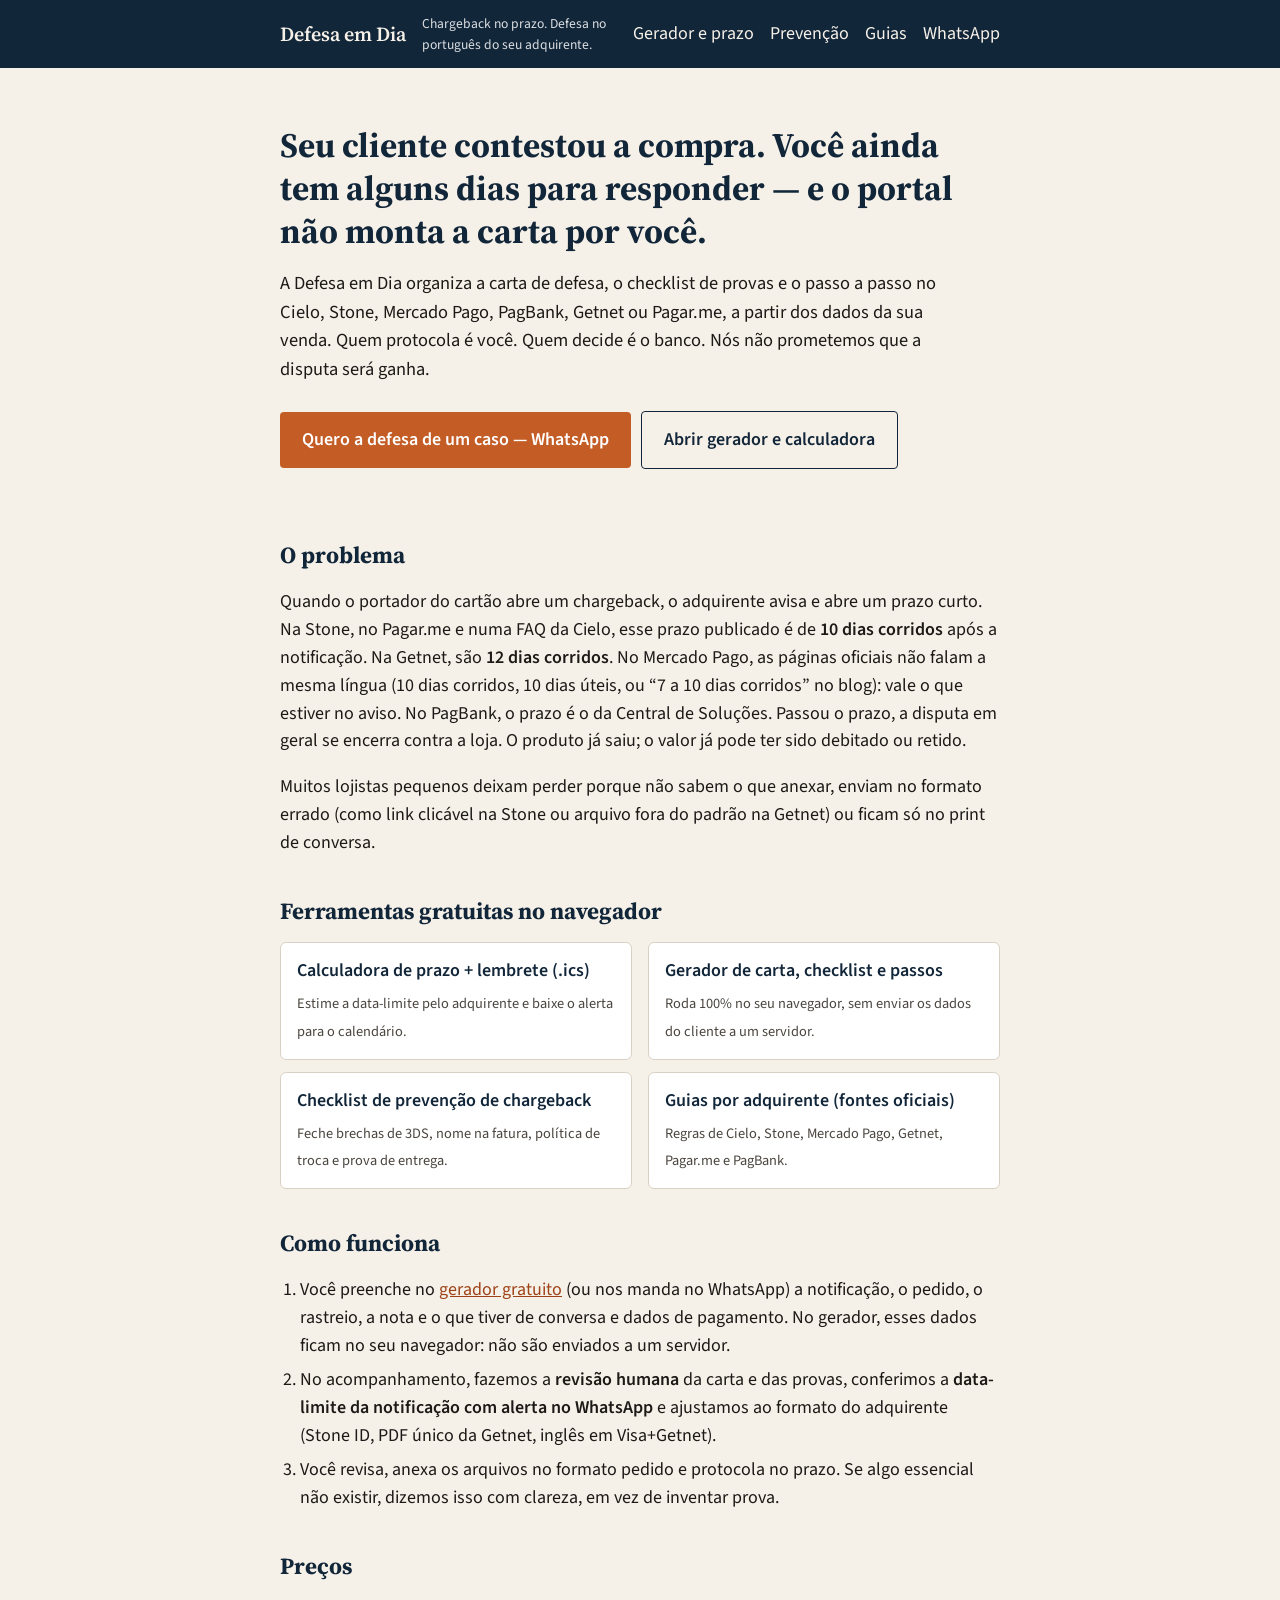
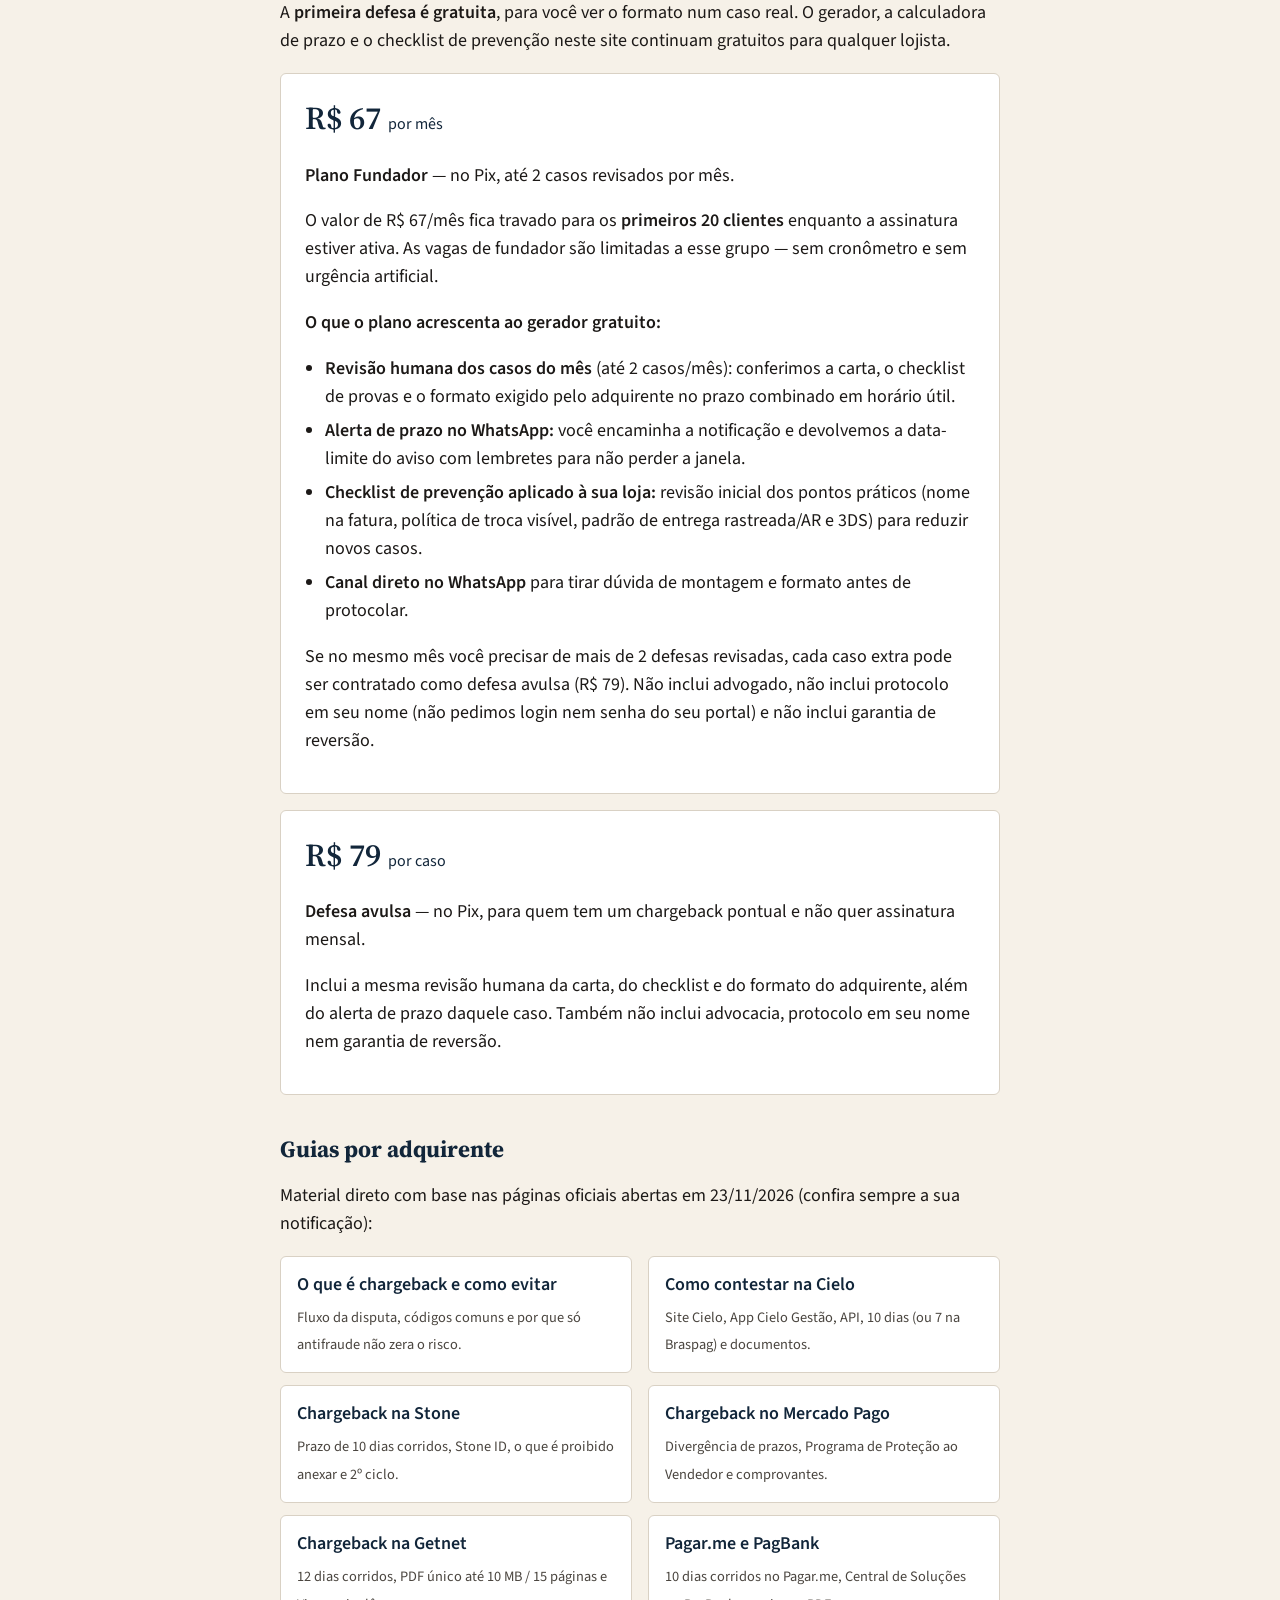
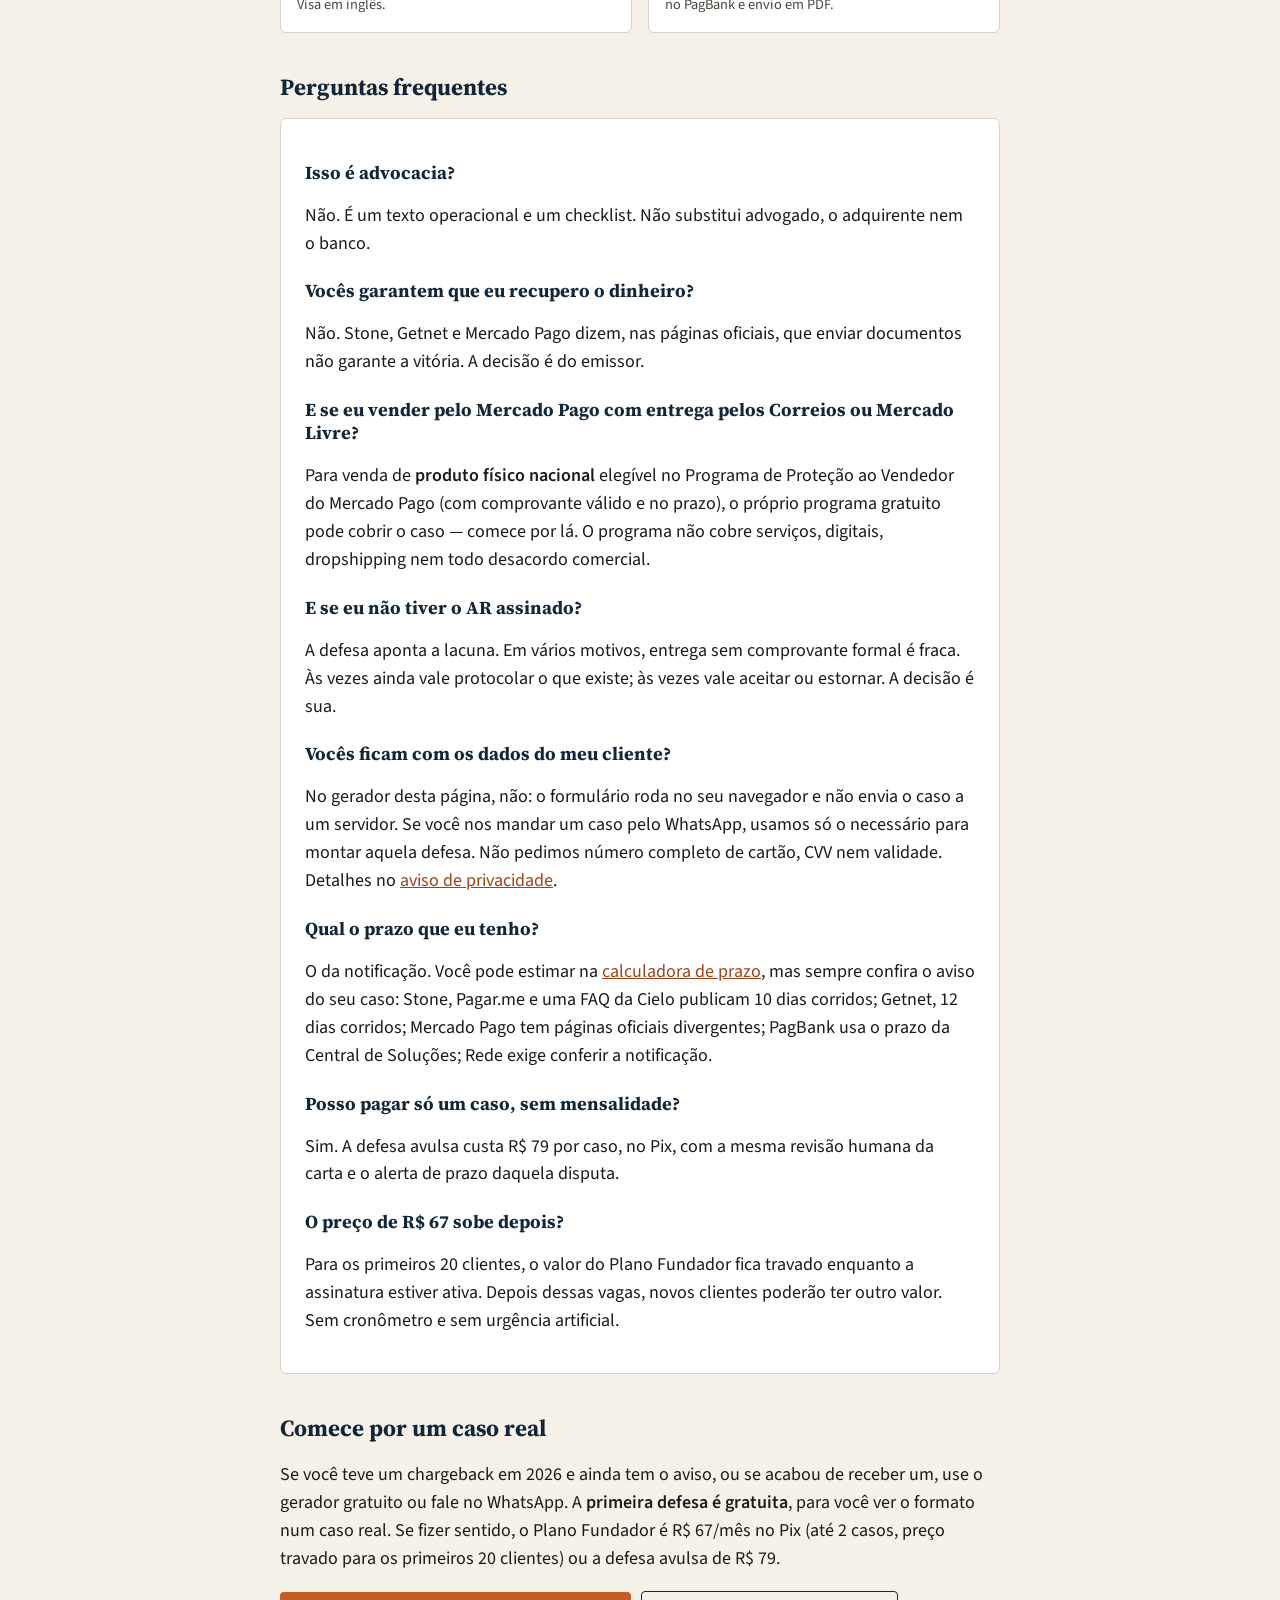
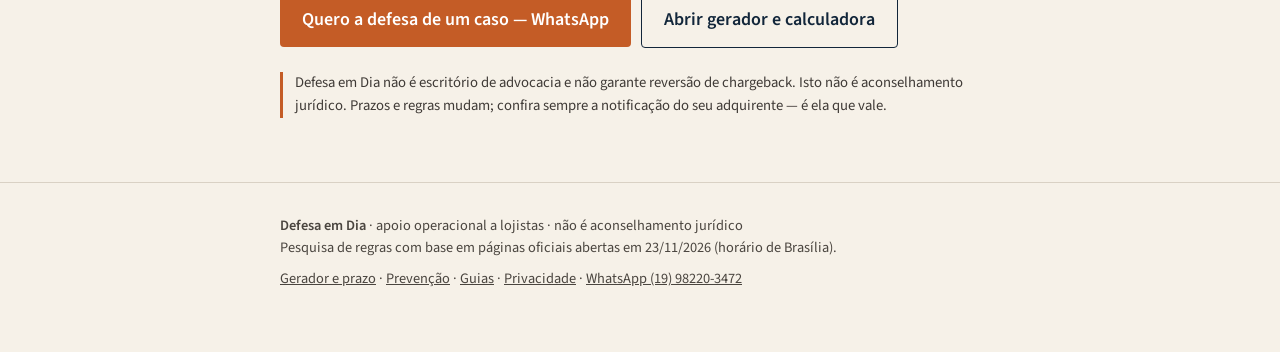
==== commit 55fd2cb4: "Atualiza preços: 1ª defesa grátis, Plano Fundador R$ 67 e defesa avulsa R$ 79" ====
--- a/index.html
+++ b/index.html
@@ -1,6 +1,7 @@
 <!DOCTYPE html>
 <html lang="pt-BR">
 <head>
+  <meta name="google-site-verification" content="4Ps2P_ZU4Tbk04tKzQUA11p2tpm2Pzsw-NXAaLUa1Sg" />
   <meta charset="utf-8">
   <meta name="viewport" content="width=device-width, initial-scale=1">
   <meta name="referrer" content="no-referrer">
@@ -66,18 +67,25 @@
       <li>Você revisa, anexa os arquivos no formato pedido e protocola no prazo. Se algo essencial não existir, dizemos isso com clareza, em vez de inventar prova.</li>
     </ol>
 
-    <h2>Plano fundador</h2>
+    <h2>Preços</h2>
+    <p>A <strong>primeira defesa é gratuita</strong>, para você ver o formato num caso real. O gerador, a calculadora de prazo e o checklist de prevenção neste site continuam gratuitos para qualquer lojista.</p>
     <div class="card">
-      <div class="preco">R$ 97 <span class="preco-periodo">por mês</span></div>
-      <p>No Pix, para quem entra no teste de validação. O gerador, a calculadora de prazo e o checklist de prevenção neste site continuam gratuitos para qualquer lojista.</p>
-      <p><strong>O que o plano de R$ 97/mês acrescenta ao gerador gratuito:</strong></p>
+      <div class="preco">R$ 67 <span class="preco-periodo">por mês</span></div>
+      <p><strong>Plano Fundador</strong> — no Pix, até 2 casos revisados por mês.</p>
+      <p>O valor de R$ 67/mês fica travado para os <strong>primeiros 20 clientes</strong> enquanto a assinatura estiver ativa. As vagas de fundador são limitadas a esse grupo — sem cronômetro e sem urgência artificial.</p>
+      <p><strong>O que o plano acrescenta ao gerador gratuito:</strong></p>
       <ul>
-        <li><strong>Revisão humana dos casos do mês</strong> (cota inicial de até 5 casos/mês): conferimos a carta, o checklist de provas e o formato exigido pelo adquirente no prazo combinado em horário útil.</li>
+        <li><strong>Revisão humana dos casos do mês</strong> (até 2 casos/mês): conferimos a carta, o checklist de provas e o formato exigido pelo adquirente no prazo combinado em horário útil.</li>
         <li><strong>Alerta de prazo no WhatsApp:</strong> você encaminha a notificação e devolvemos a data-limite do aviso com lembretes para não perder a janela.</li>
         <li><strong>Checklist de prevenção aplicado à sua loja:</strong> revisão inicial dos pontos práticos (nome na fatura, política de troca visível, padrão de entrega rastreada/AR e 3DS) para reduzir novos casos.</li>
         <li><strong>Canal direto no WhatsApp</strong> para tirar dúvida de montagem e formato antes de protocolar.</li>
       </ul>
-      <p>Não inclui advogado, não inclui protocolo em seu nome (não pedimos login nem senha do seu portal) e não inclui garantia de reversão.</p>
+      <p>Se no mesmo mês você precisar de mais de 2 defesas revisadas, cada caso extra pode ser contratado como defesa avulsa (R$ 79). Não inclui advogado, não inclui protocolo em seu nome (não pedimos login nem senha do seu portal) e não inclui garantia de reversão.</p>
+    </div>
+    <div class="card">
+      <div class="preco">R$ 79 <span class="preco-periodo">por caso</span></div>
+      <p><strong>Defesa avulsa</strong> — no Pix, para quem tem um chargeback pontual e não quer assinatura mensal.</p>
+      <p>Inclui a mesma revisão humana da carta, do checklist e do formato do adquirente, além do alerta de prazo daquele caso. Também não inclui advocacia, protocolo em seu nome nem garantia de reversão.</p>
     </div>
 
     <h2>Guias por adquirente</h2>
@@ -123,10 +131,14 @@
       <p>No gerador desta página, não: o formulário roda no seu navegador e não envia o caso a um servidor. Se você nos mandar um caso pelo WhatsApp, usamos só o necessário para montar aquela defesa. Não pedimos número completo de cartão, CVV nem validade. Detalhes no <a href="privacidade.html">aviso de privacidade</a>.</p>
       <h3>Qual o prazo que eu tenho?</h3>
       <p>O da notificação. Você pode estimar na <a href="app.html#calculadora-prazo">calculadora de prazo</a>, mas sempre confira o aviso do seu caso: Stone, Pagar.me e uma FAQ da Cielo publicam 10 dias corridos; Getnet, 12 dias corridos; Mercado Pago tem páginas oficiais divergentes; PagBank usa o prazo da Central de Soluções; Rede exige conferir a notificação.</p>
+      <h3>Posso pagar só um caso, sem mensalidade?</h3>
+      <p>Sim. A defesa avulsa custa R$ 79 por caso, no Pix, com a mesma revisão humana da carta e o alerta de prazo daquela disputa.</p>
+      <h3>O preço de R$ 67 sobe depois?</h3>
+      <p>Para os primeiros 20 clientes, o valor do Plano Fundador fica travado enquanto a assinatura estiver ativa. Depois dessas vagas, novos clientes poderão ter outro valor. Sem cronômetro e sem urgência artificial.</p>
     </div>
 
     <h2>Comece por um caso real</h2>
-    <p>Se você teve um chargeback em 2026 e ainda tem o aviso, ou se acabou de receber um, use o gerador gratuito ou fale no WhatsApp. No teste de validação, montamos e revisamos <strong>uma defesa gratuita</strong> de um caso real para você ver o formato. Se fizer sentido, o plano fundador é R$ 97/mês no Pix.</p>
+    <p>Se você teve um chargeback em 2026 e ainda tem o aviso, ou se acabou de receber um, use o gerador gratuito ou fale no WhatsApp. A <strong>primeira defesa é gratuita</strong>, para você ver o formato num caso real. Se fizer sentido, o Plano Fundador é R$ 67/mês no Pix (até 2 casos, preço travado para os primeiros 20 clientes) ou a defesa avulsa de R$ 79.</p>
     <div class="hero-acoes">
       <a class="btn" href="https://wa.me/5519982203472?text=Ol%C3%A1%2C%20tive%20um%20chargeback%20e%20quero%20ver%20uma%20defesa%20de%20teste." target="_blank" rel="noopener noreferrer">Quero a defesa de um caso — WhatsApp</a>
       <a class="btn btn-sec" href="app.html">Abrir gerador e calculadora</a>
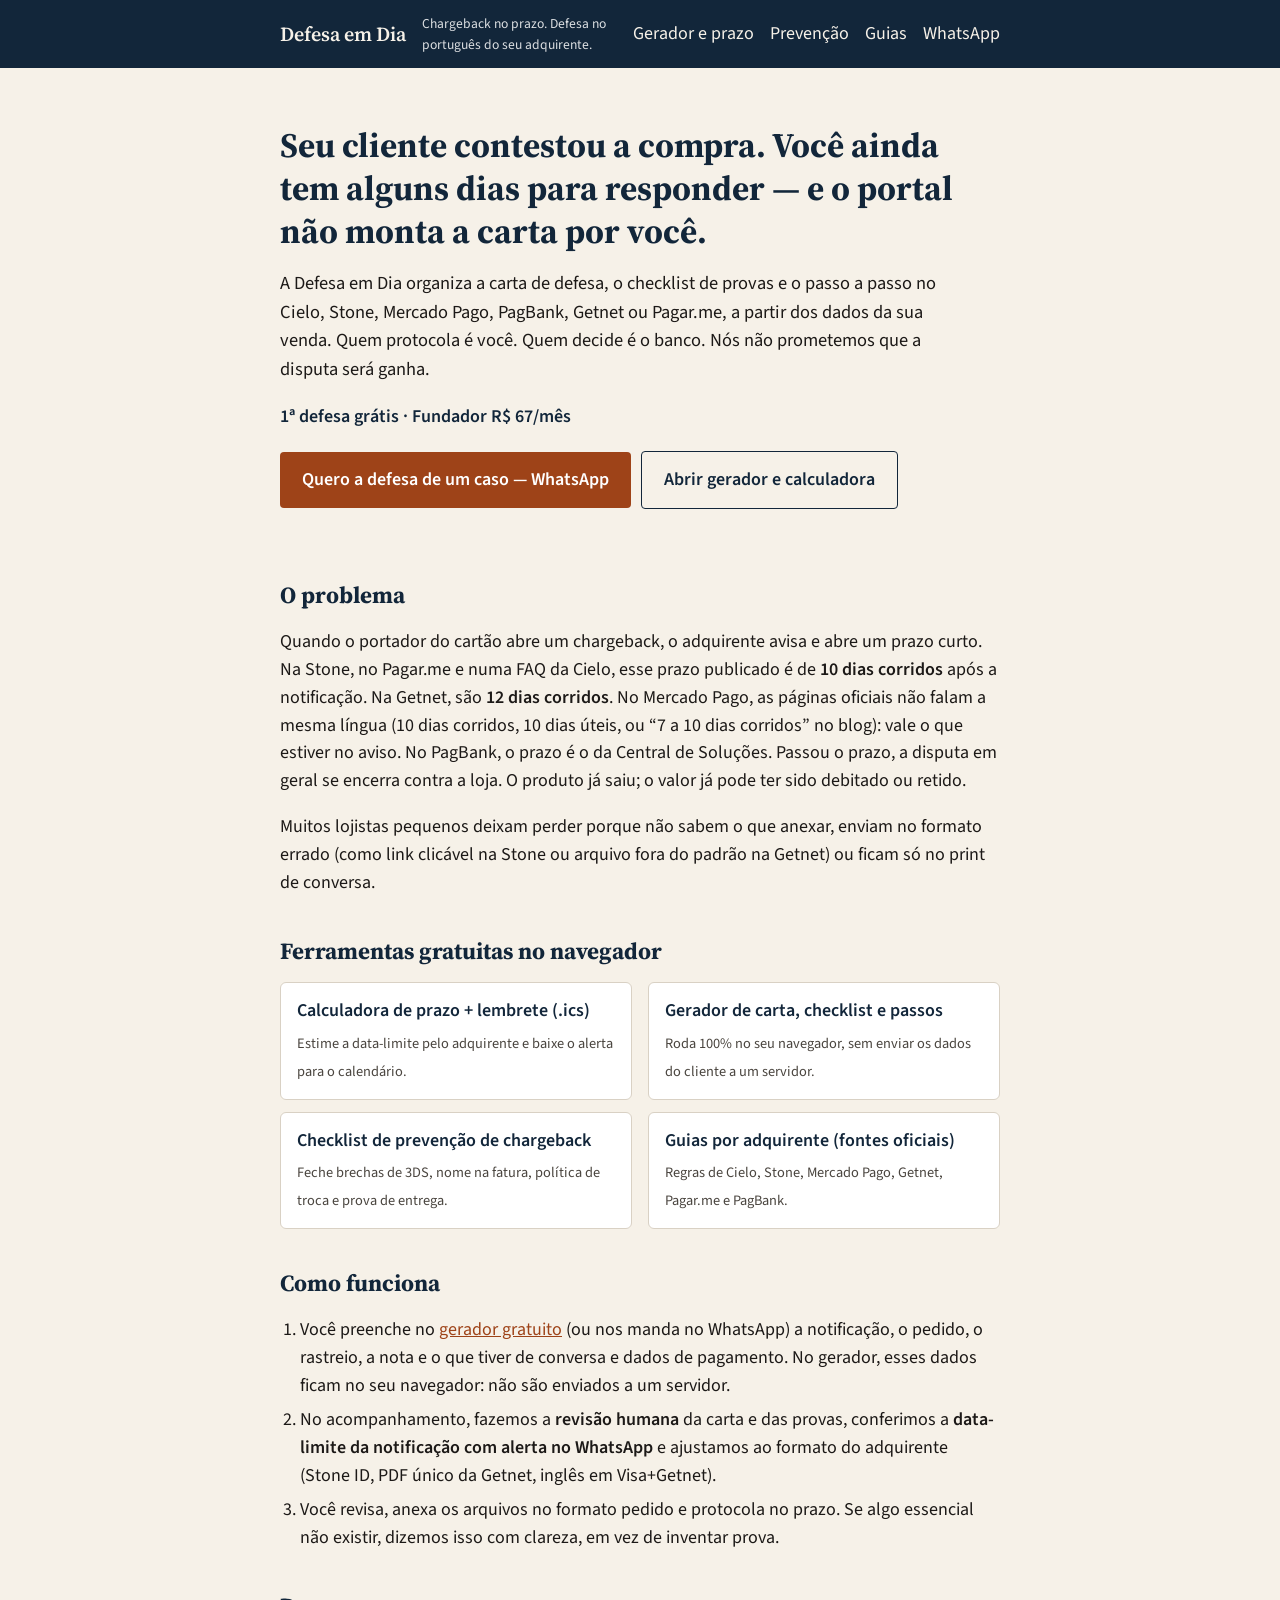
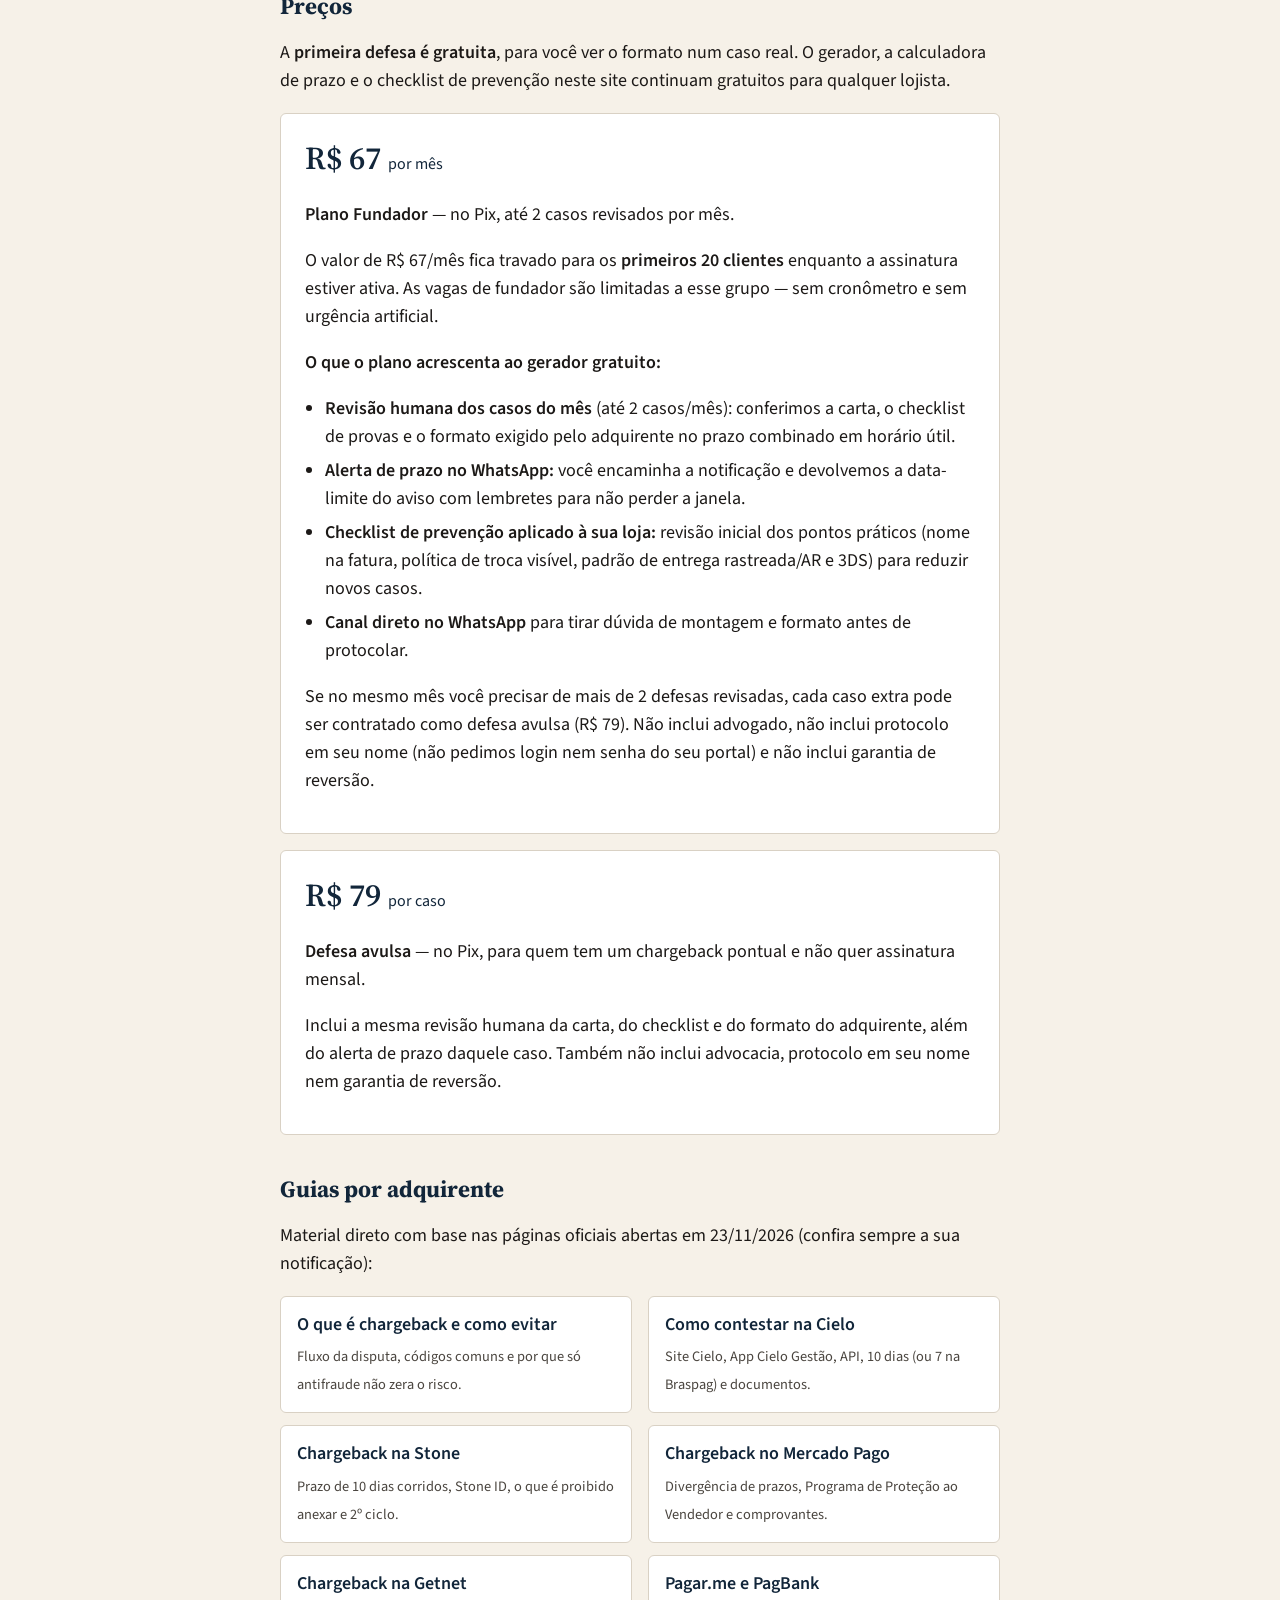
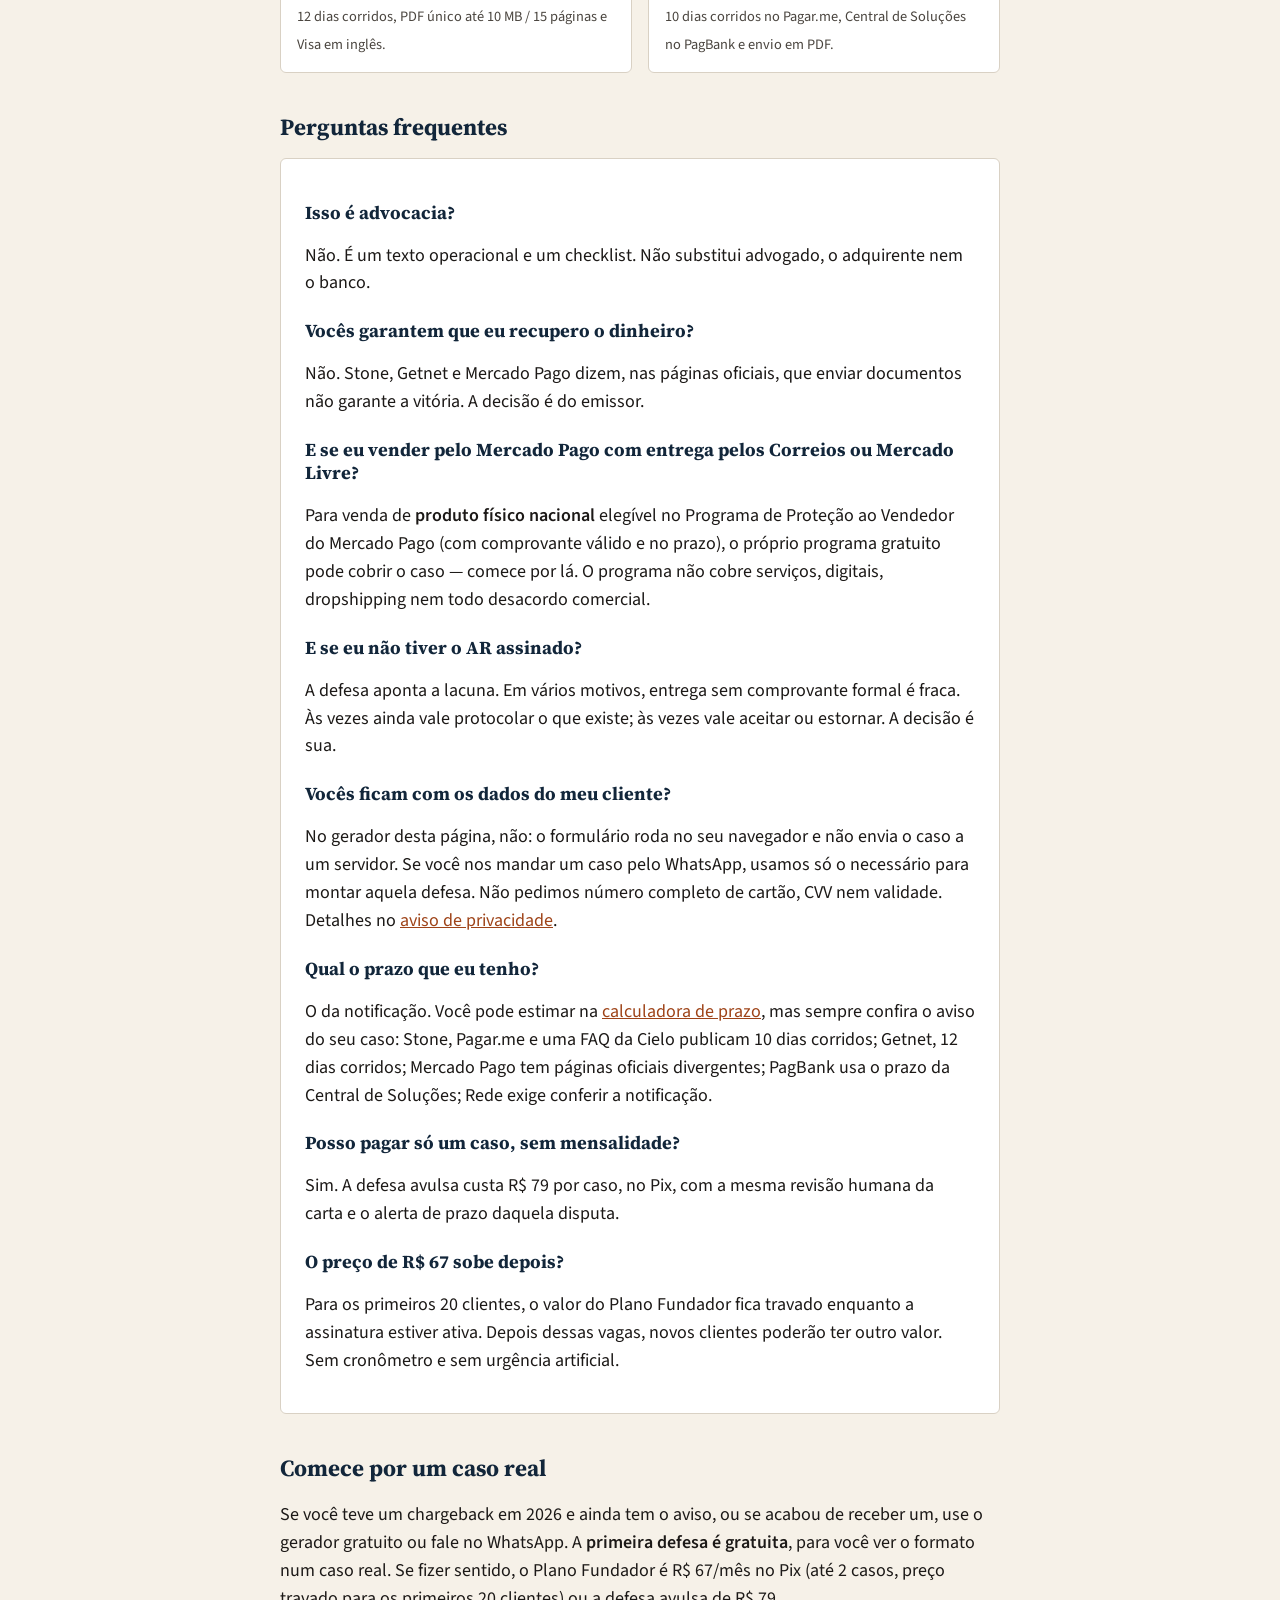
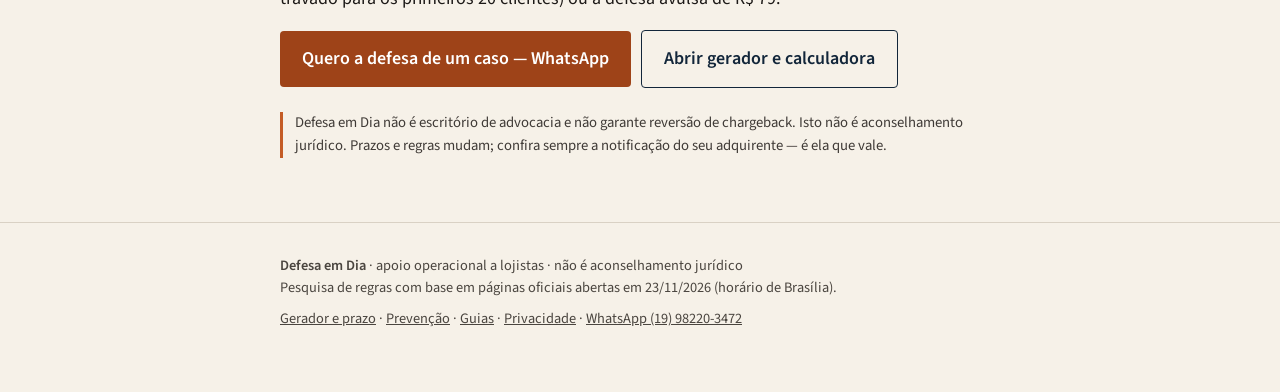
==== commit f2266575: "Melhora SEO, conversão, contraste e CLS do site Adiciona canonical, Open Graph, Twitter e JSON-LD (O" ====
--- a/index.html
+++ b/index.html
@@ -6,12 +6,123 @@
   <meta name="viewport" content="width=device-width, initial-scale=1">
   <meta name="referrer" content="no-referrer">
   <meta http-equiv="Content-Security-Policy" content="default-src 'none'; base-uri 'self'; form-action 'self'; script-src 'self'; style-src 'self'; font-src 'self'; img-src 'self'; connect-src 'none'; object-src 'none'; frame-src 'none'; worker-src 'none'; media-src 'none'; manifest-src 'none'; upgrade-insecure-requests">
-  <title>Defesa em Dia — chargeback no prazo</title>
-  <meta name="description" content="Carta de defesa, calculadora de prazo, checklist de provas e prevenção para Cielo, Stone, Mercado Pago, PagBank, Getnet e Pagar.me. Não é advocacia e não garante reversão.">
+  <title>Defesa de chargeback no prazo | Defesa em Dia</title>
+  <meta name="description" content="Carta de defesa, prazo e checklist para Cielo, Stone, Mercado Pago, PagBank, Getnet e Pagar.me. Primeira defesa grátis. Não é advocacia e não garante reversão.">
+  <link rel="canonical" href="https://andredudu.github.io/defesa-em-dia/">
+  <meta property="og:type" content="website">
+  <meta property="og:locale" content="pt_BR">
+  <meta property="og:site_name" content="Defesa em Dia">
+  <meta property="og:title" content="Defesa de chargeback no prazo | Defesa em Dia">
+  <meta property="og:description" content="Carta de defesa, prazo e checklist para Cielo, Stone, Mercado Pago, PagBank, Getnet e Pagar.me. Primeira defesa grátis. Não é advocacia e não garante reversão.">
+  <meta property="og:url" content="https://andredudu.github.io/defesa-em-dia/">
+  <meta property="og:image" content="https://andredudu.github.io/defesa-em-dia/og-image.png">
+  <meta property="og:image:width" content="1200">
+  <meta property="og:image:height" content="630">
+  <meta property="og:image:alt" content="Defesa em Dia — Chargeback no prazo. Defesa no português do seu adquirente.">
+  <meta name="twitter:card" content="summary_large_image">
+  <meta name="twitter:title" content="Defesa de chargeback no prazo | Defesa em Dia">
+  <meta name="twitter:description" content="Carta de defesa, prazo e checklist para Cielo, Stone, Mercado Pago, PagBank, Getnet e Pagar.me. Primeira defesa grátis. Não é advocacia e não garante reversão.">
+  <meta name="twitter:image" content="https://andredudu.github.io/defesa-em-dia/og-image.png">
+  <link rel="preload" href="fonts/source-sans-3-latin.woff2" as="font" type="font/woff2" crossorigin>
+  <link rel="preload" href="fonts/source-serif-4-latin.woff2" as="font" type="font/woff2" crossorigin>
   <link rel="icon" href="favicon.svg" type="image/svg+xml">
   <link rel="icon" href="favicon.ico" sizes="32x32">
   <link rel="stylesheet" href="estilo.css">
   <script src="framebust.js"></script>
+  <script type="application/ld+json">
+{
+  "@context": "https://schema.org",
+  "@graph": [
+    {
+      "@type": "Organization",
+      "@id": "https://andredudu.github.io/defesa-em-dia/#organizacao",
+      "name": "Defesa em Dia",
+      "url": "https://andredudu.github.io/defesa-em-dia/",
+      "logo": "https://andredudu.github.io/defesa-em-dia/og-image.png",
+      "description": "Apoio operacional a lojistas para organizar carta de defesa, checklist de provas e prazos de chargeback. Não é advocacia e não garante reversão.",
+      "areaServed": "BR"
+    },
+    {
+      "@type": "WebSite",
+      "name": "Defesa em Dia",
+      "url": "https://andredudu.github.io/defesa-em-dia/",
+      "inLanguage": "pt-BR",
+      "publisher": {
+        "@id": "https://andredudu.github.io/defesa-em-dia/#organizacao"
+      }
+    },
+    {
+      "@type": "FAQPage",
+      "mainEntity": [
+        {
+          "@type": "Question",
+          "name": "Isso é advocacia?",
+          "acceptedAnswer": {
+            "@type": "Answer",
+            "text": "Não. É um texto operacional e um checklist. Não substitui advogado, o adquirente nem o banco."
+          }
+        },
+        {
+          "@type": "Question",
+          "name": "Vocês garantem que eu recupero o dinheiro?",
+          "acceptedAnswer": {
+            "@type": "Answer",
+            "text": "Não. Stone, Getnet e Mercado Pago dizem, nas páginas oficiais, que enviar documentos não garante a vitória. A decisão é do emissor."
+          }
+        },
+        {
+          "@type": "Question",
+          "name": "E se eu vender pelo Mercado Pago com entrega pelos Correios ou Mercado Livre?",
+          "acceptedAnswer": {
+            "@type": "Answer",
+            "text": "Para venda de produto físico nacional elegível no Programa de Proteção ao Vendedor do Mercado Pago (com comprovante válido e no prazo), o próprio programa gratuito pode cobrir o caso — comece por lá. O programa não cobre serviços, digitais, dropshipping nem todo desacordo comercial."
+          }
+        },
+        {
+          "@type": "Question",
+          "name": "E se eu não tiver o AR assinado?",
+          "acceptedAnswer": {
+            "@type": "Answer",
+            "text": "A defesa aponta a lacuna. Em vários motivos, entrega sem comprovante formal é fraca. Às vezes ainda vale protocolar o que existe; às vezes vale aceitar ou estornar. A decisão é sua."
+          }
+        },
+        {
+          "@type": "Question",
+          "name": "Vocês ficam com os dados do meu cliente?",
+          "acceptedAnswer": {
+            "@type": "Answer",
+            "text": "No gerador desta página, não: o formulário roda no seu navegador e não envia o caso a um servidor. Se você nos mandar um caso pelo WhatsApp, usamos só o necessário para montar aquela defesa. Não pedimos número completo de cartão, CVV nem validade. Detalhes no aviso de privacidade."
+          }
+        },
+        {
+          "@type": "Question",
+          "name": "Qual o prazo que eu tenho?",
+          "acceptedAnswer": {
+            "@type": "Answer",
+            "text": "O da notificação. Você pode estimar na calculadora de prazo, mas sempre confira o aviso do seu caso: Stone, Pagar.me e uma FAQ da Cielo publicam 10 dias corridos; Getnet, 12 dias corridos; Mercado Pago tem páginas oficiais divergentes; PagBank usa o prazo da Central de Soluções; Rede exige conferir a notificação."
+          }
+        },
+        {
+          "@type": "Question",
+          "name": "Posso pagar só um caso, sem mensalidade?",
+          "acceptedAnswer": {
+            "@type": "Answer",
+            "text": "Sim. A defesa avulsa custa R$ 79 por caso, no Pix, com a mesma revisão humana da carta e o alerta de prazo daquela disputa."
+          }
+        },
+        {
+          "@type": "Question",
+          "name": "O preço de R$ 67 sobe depois?",
+          "acceptedAnswer": {
+            "@type": "Answer",
+            "text": "Para os primeiros 20 clientes, o valor do Plano Fundador fica travado enquanto a assinatura estiver ativa. Depois dessas vagas, novos clientes poderão ter outro valor. Sem cronômetro e sem urgência artificial."
+          }
+        }
+      ]
+    }
+  ]
+}
+  </script>
 </head>
 <body>
   <header class="top">
@@ -22,7 +133,7 @@
         <a href="app.html">Gerador e prazo</a>
         <a href="prevencao.html">Prevenção</a>
         <a href="o-que-e-chargeback.html">Guias</a>
-        <a href="https://wa.me/5519982203472" target="_blank" rel="noopener noreferrer">WhatsApp</a>
+        <a href="https://wa.me/5519982203472?text=Ol%C3%A1%2C%20tive%20um%20chargeback%20e%20quero%20ver%20uma%20defesa%20de%20teste." target="_blank" rel="noopener noreferrer">WhatsApp</a>
       </nav>
     </div>
   </header>
@@ -30,6 +141,7 @@
     <section class="hero">
       <h1>Seu cliente contestou a compra. Você ainda tem alguns dias para responder — e o portal não monta a carta por você.</h1>
       <p class="sub">A Defesa em Dia organiza a carta de defesa, o checklist de provas e o passo a passo no Cielo, Stone, Mercado Pago, PagBank, Getnet ou Pagar.me, a partir dos dados da sua venda. Quem protocola é você. Quem decide é o banco. Nós não prometemos que a disputa será ganha.</p>
+      <p class="hero-preco">1ª defesa grátis · Fundador R$ 67/mês</p>
       <div class="hero-acoes">
         <a class="btn" href="https://wa.me/5519982203472?text=Ol%C3%A1%2C%20tive%20um%20chargeback%20e%20quero%20ver%20uma%20defesa%20de%20teste." target="_blank" rel="noopener noreferrer">Quero a defesa de um caso — WhatsApp</a>
         <a class="btn btn-sec" href="app.html">Abrir gerador e calculadora</a>
@@ -149,7 +261,7 @@
     <div class="wrap">
       <strong>Defesa em Dia</strong> · apoio operacional a lojistas · não é aconselhamento jurídico<br>
       Pesquisa de regras com base em páginas oficiais abertas em 23/11/2026 (horário de Brasília).
-      <p class="links-rodape"><a href="app.html">Gerador e prazo</a> · <a href="prevencao.html">Prevenção</a> · <a href="o-que-e-chargeback.html">Guias</a> · <a href="privacidade.html">Privacidade</a> · <a href="https://wa.me/5519982203472" target="_blank" rel="noopener noreferrer">WhatsApp (19) 98220-3472</a></p>
+      <p class="links-rodape"><a href="app.html">Gerador e prazo</a> · <a href="prevencao.html">Prevenção</a> · <a href="o-que-e-chargeback.html">Guias</a> · <a href="privacidade.html">Privacidade</a> · <a href="https://wa.me/5519982203472?text=Ol%C3%A1%2C%20tive%20um%20chargeback%20e%20quero%20ver%20uma%20defesa%20de%20teste." target="_blank" rel="noopener noreferrer">WhatsApp (19) 98220-3472</a></p>
     </div>
   </footer>
 </body>
--- a/estilo.css
+++ b/estilo.css
@@ -29,6 +29,49 @@
   font-display: swap;
   src: url("fonts/source-serif-4-latin.woff2") format("woff2");
   unicode-range: U+0000-00FF, U+0131, U+0152-0153, U+02BB-02BC, U+02C6, U+02DA, U+02DC, U+0304, U+0308, U+0329, U+2000-206F, U+20AC, U+2122, U+2191, U+2193, U+2212, U+2215, U+FEFF, U+FFFD;
+}
+
+
+/* Fallbacks com métricas ajustadas para reduzir CLS enquanto as fontes carregam. */
+@font-face {
+  font-family: "Source Sans 3 Fallback";
+  font-style: normal;
+  font-weight: 400;
+  src: local("Arial"), local("Liberation Sans"), local("Helvetica");
+  size-adjust: 92%;
+  ascent-override: 111.3%;
+  descent-override: 43.48%;
+  line-gap-override: 0%;
+}
+@font-face {
+  font-family: "Source Sans 3 Fallback";
+  font-style: normal;
+  font-weight: 600;
+  src: local("Arial Bold"), local("Liberation Sans Bold"), local("Arial"), local("Liberation Sans");
+  size-adjust: 88.9%;
+  ascent-override: 115.18%;
+  descent-override: 44.99%;
+  line-gap-override: 0%;
+}
+@font-face {
+  font-family: "Source Serif 4 Fallback";
+  font-style: normal;
+  font-weight: 600;
+  src: local("Times New Roman Bold"), local("Liberation Serif Bold"), local("Times New Roman"), local("Liberation Serif");
+  size-adjust: 105.45%;
+  ascent-override: 98.24%;
+  descent-override: 31.77%;
+  line-gap-override: 0%;
+}
+@font-face {
+  font-family: "Source Serif 4 Fallback";
+  font-style: normal;
+  font-weight: 700;
+  src: local("Times New Roman Bold"), local("Liberation Serif Bold"), local("Times New Roman"), local("Liberation Serif");
+  size-adjust: 107.09%;
+  ascent-override: 96.74%;
+  descent-override: 31.28%;
+  line-gap-override: 0%;
 }
 
 :root {
@@ -40,8 +83,8 @@
   --verde: #1F6F5B;
   --linha: #D9D1C4;
   --branco: #FFFFFF;
-  --fonte-titulo: "Source Serif 4", Georgia, "Times New Roman", serif;
-  --fonte-corpo: "Source Sans 3", Arial, Helvetica, sans-serif;
+  --fonte-titulo: "Source Serif 4", "Source Serif 4 Fallback", Georgia, "Times New Roman", serif;
+  --fonte-corpo: "Source Sans 3", "Source Sans 3 Fallback", Arial, Helvetica, sans-serif;
 }
 * { box-sizing: border-box; }
 html { scroll-behavior: smooth; }
@@ -90,7 +133,7 @@
 .sub { font-size: 1.15rem; margin: 0 0 28px; max-width: 42rem; }
 .btn {
   display: inline-block;
-  background: var(--terra);
+  background: var(--terra-escuro);
   color: var(--branco);
   text-decoration: none;
   padding: 14px 22px;
@@ -102,7 +145,7 @@
   min-height: 44px;
   text-align: center;
 }
-.btn:hover { background: var(--terra-escuro); color: var(--branco); }
+.btn:hover { background: var(--navy); color: var(--branco); }
 .btn-sec {
   background: transparent;
   color: var(--navy);
@@ -273,6 +316,24 @@
 .check-item label strong { font-weight: 600; color: var(--navy); }
 .artigo-meta { font-size: 0.9rem; color: #5A534C; margin: -8px 0 20px; }
 
+
+:focus-visible {
+  outline: 3px solid var(--terra-escuro);
+  outline-offset: 3px;
+}
+header.top :focus-visible {
+  outline-color: #F6F1E8;
+}
+.btn:focus-visible {
+  outline: 3px solid var(--navy);
+  outline-offset: 3px;
+}
+.hero-preco {
+  font-weight: 600;
+  color: var(--navy);
+  margin: -8px 0 20px;
+}
+
 @media (max-width: 700px) {
   .grid-2, .guias-lista { grid-template-columns: 1fr; }
   header.top .tag { flex-basis: 100%; margin: 0; }
